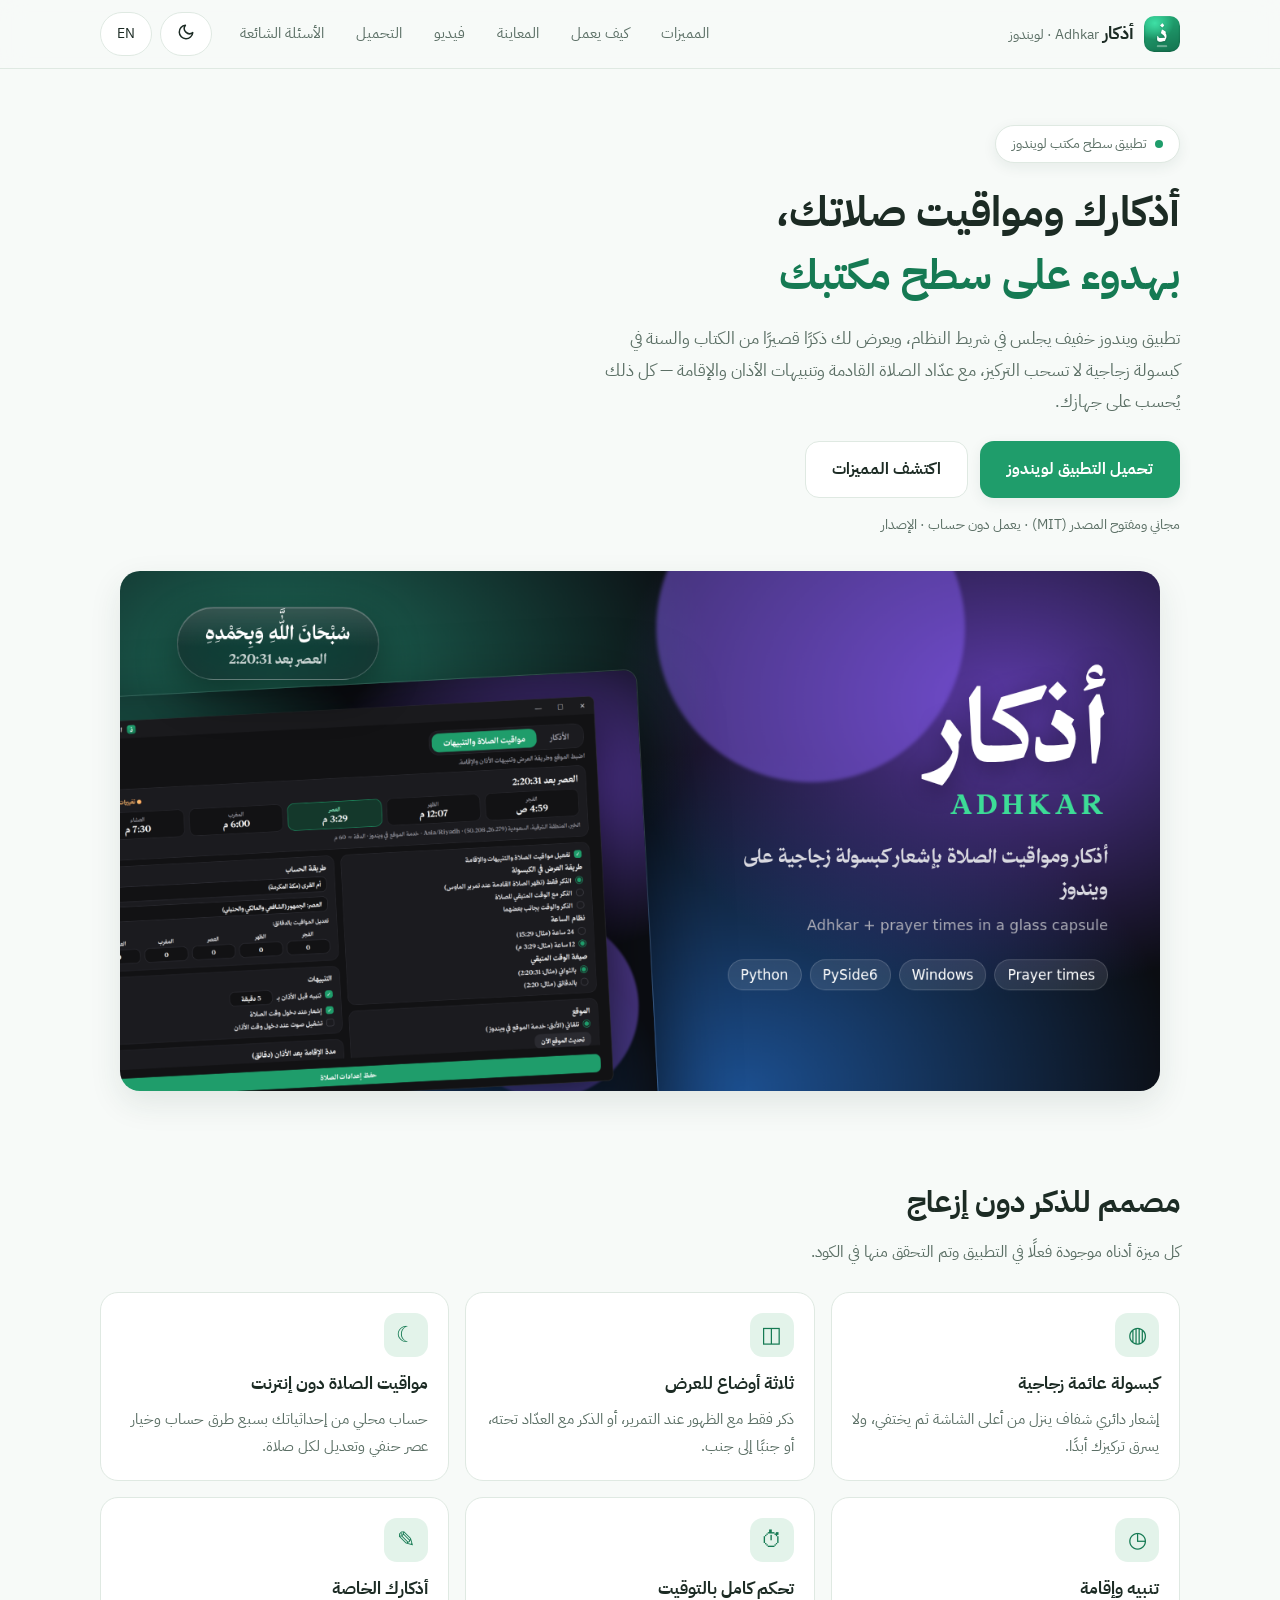
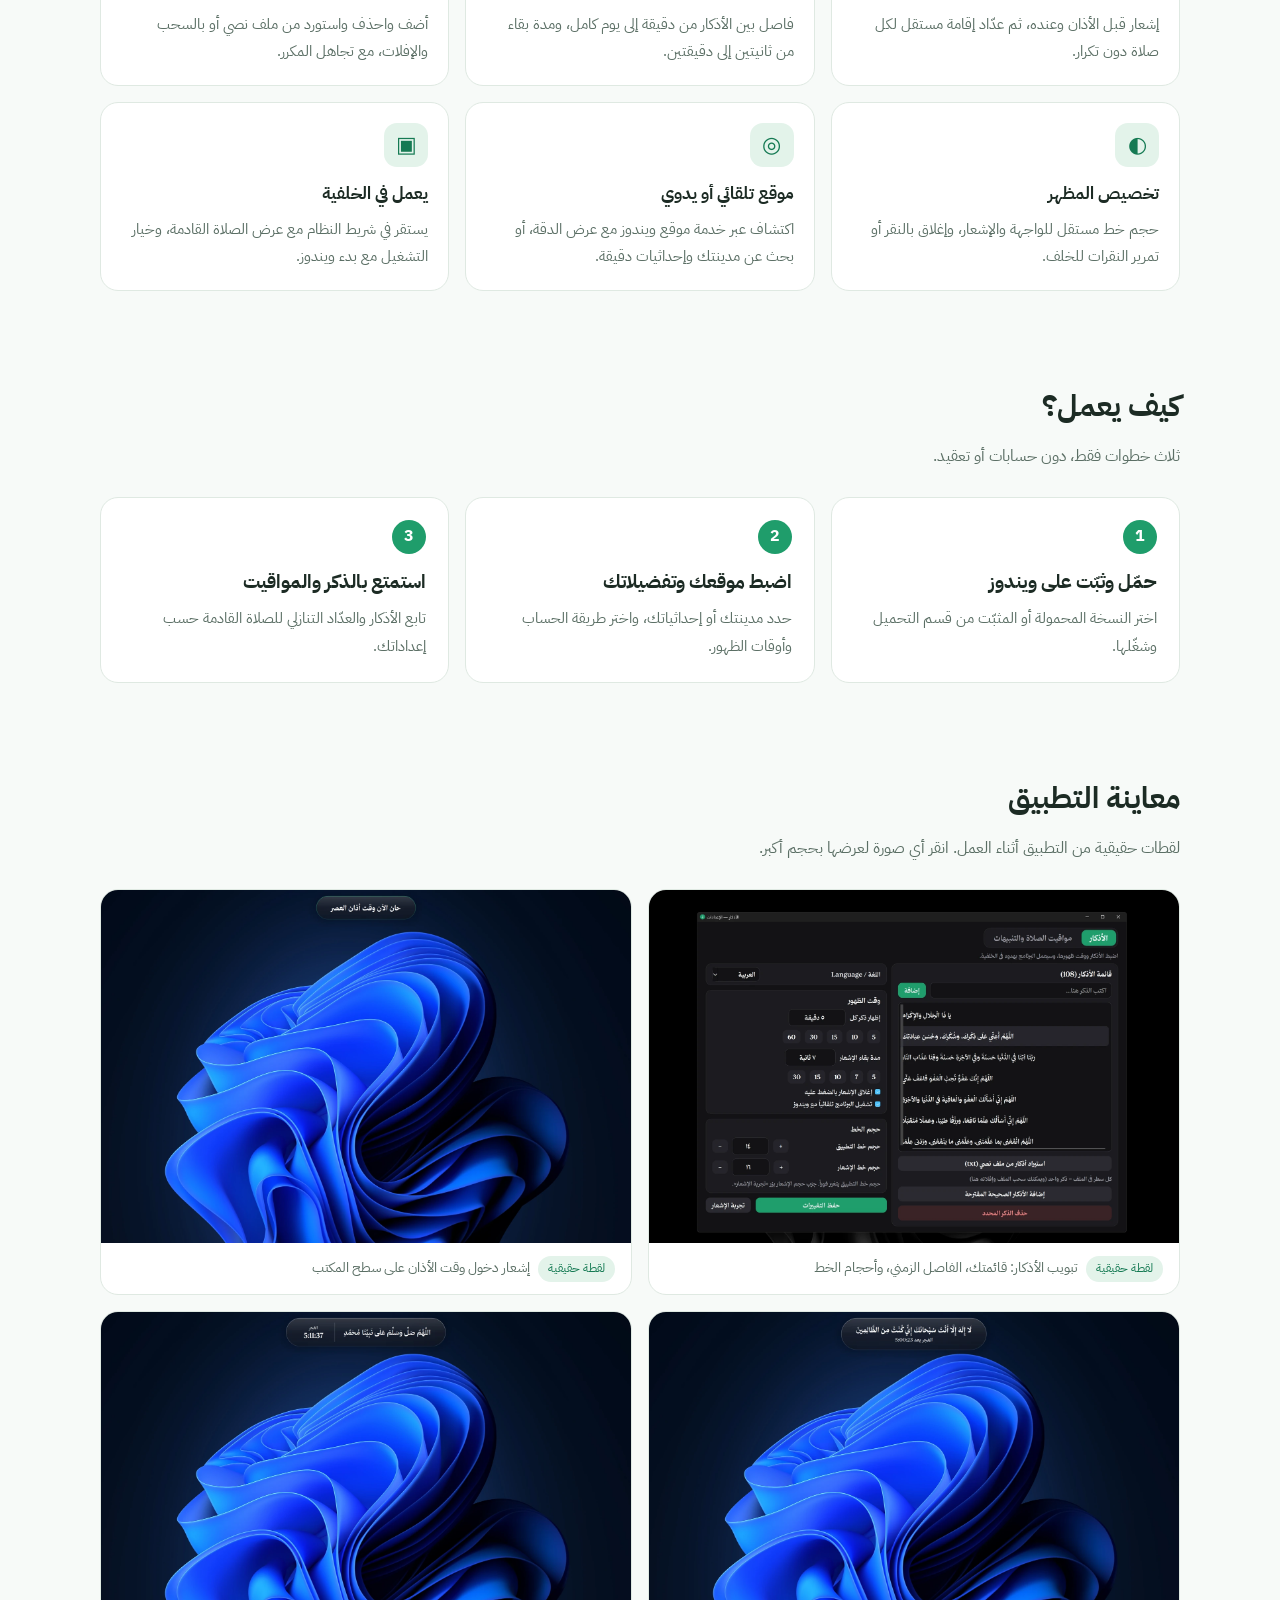
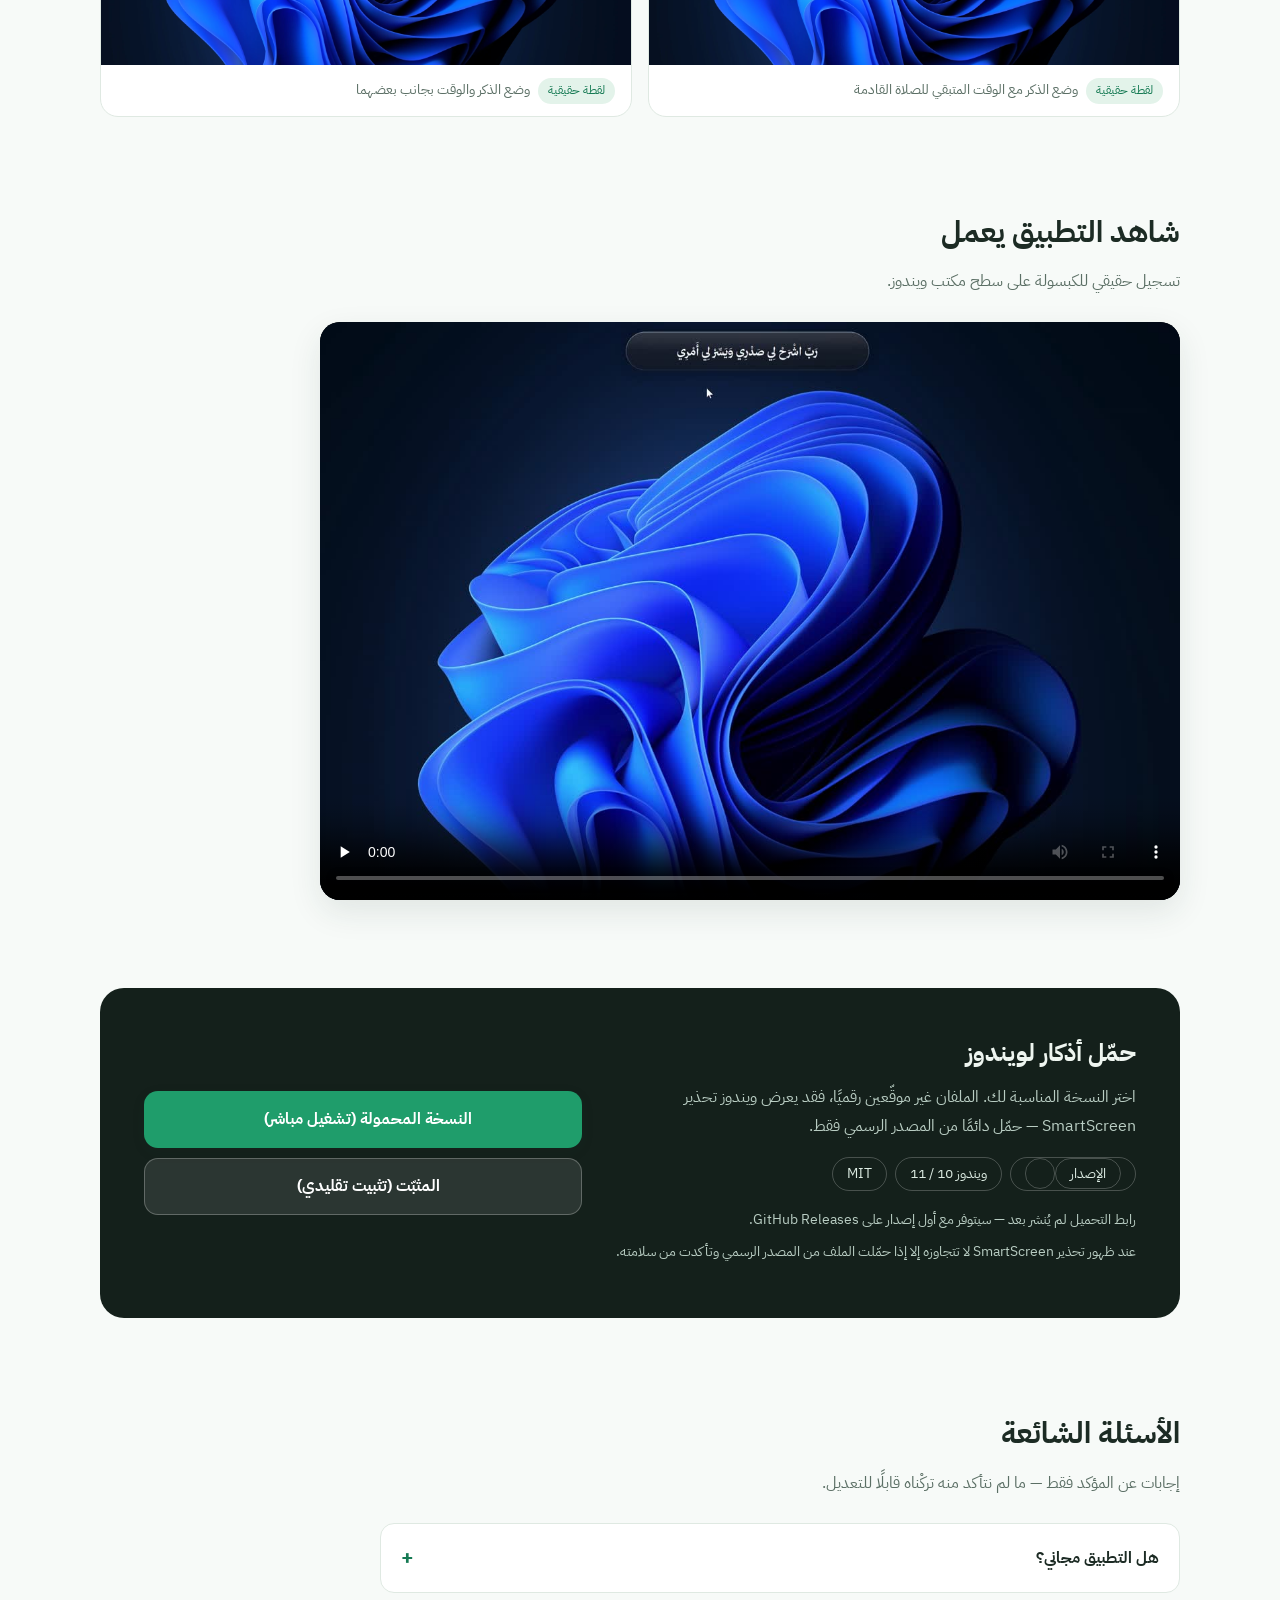
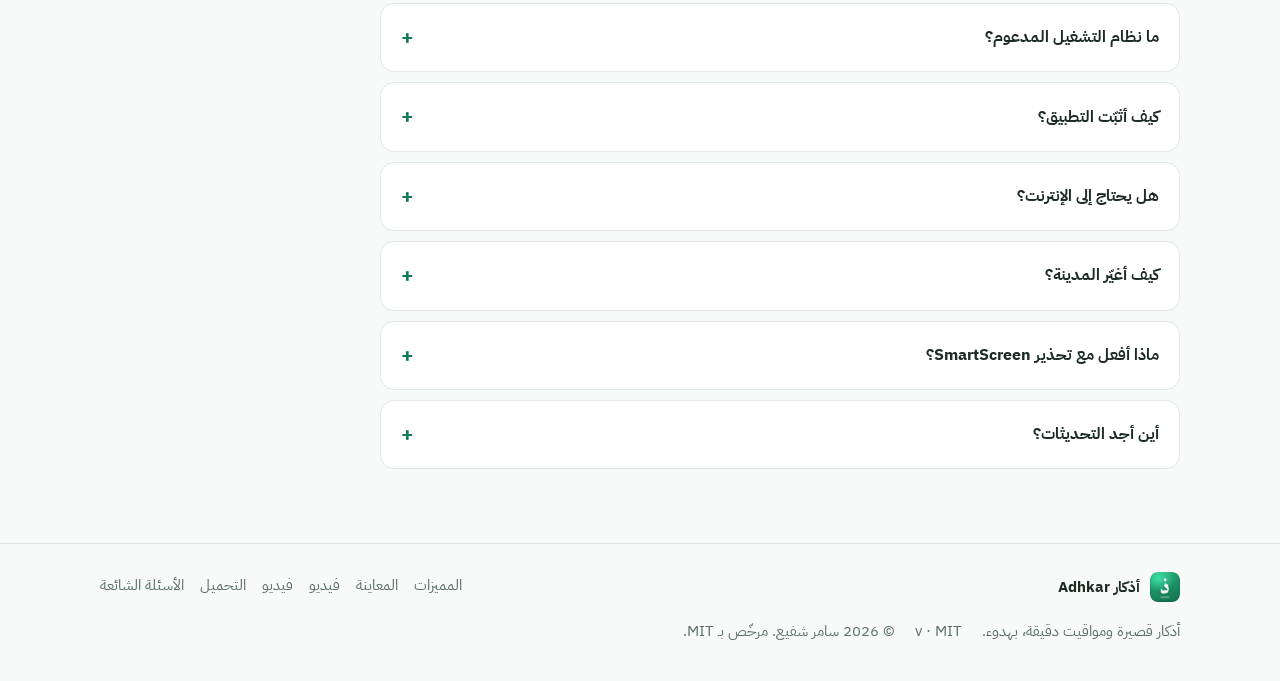
==== site/index.html @ dad62d62 "Add files via upload" ====
<!DOCTYPE html>
<html lang="ar" dir="rtl">
<head>
<meta charset="UTF-8">
<meta name="viewport" content="width=device-width, initial-scale=1.0">
<title>أذكار | Adhkar — أذكارك ومواقيت صلاتك على سطح مكتبك</title>
<meta name="description" content="تطبيق ويندوز مجاني يعرض الأذكار الصحيحة ومواقيت الصلاة في كبسولة زجاجية هادئة على سطح المكتب.">
<meta property="og:title" content="أذكار | Adhkar">
<meta property="og:description" content="أذكارك ومواقيت صلاتك، بهدوء على سطح مكتبك. تطبيق ويندوز مجاني ومفتوح المصدر.">
<meta property="og:type" content="website">
<meta property="og:image" content="assets/social_preview.png">
<meta name="twitter:card" content="summary_large_image">
<link rel="icon" type="image/png" href="assets/icon-128.png">
<link rel="apple-touch-icon" href="assets/icon-128.png">
<link rel="stylesheet" href="styles.css">
<link rel="preconnect" href="https://fonts.googleapis.com">
<link rel="preconnect" href="https://fonts.gstatic.com" crossorigin>
<link href="https://fonts.googleapis.com/css2?family=IBM+Plex+Sans+Arabic:wght@400;500;700&family=Inter:wght@400;600;700&display=swap" rel="stylesheet">
<script>
/* set theme before paint to avoid flash */
try {
  var s = localStorage.getItem("adhkar-theme");
  if (s === "dark" || (!s && matchMedia("(prefers-color-scheme: dark)").matches)) {
    document.documentElement.dataset.theme = "dark";
  }
} catch (e) {}
</script>
</head>
<body>
<a class="skip-link" href="#main" data-i18n="skip">تخطَّ إلى المحتوى</a>

<header class="site-header">
  <div class="wrap header-inner nav-holder">
    <a class="brand" href="#top" aria-label="Adhkar">
      <img src="assets/icon-128.png" alt="Adhkar icon" width="36" height="36">
      <span>أذكار <small>Adhkar · <span data-i18n="brandSub">لويندوز</span></small></span>
    </a>
    <button class="menu-btn" id="menuBtn" aria-expanded="false" aria-controls="mainNav" data-i18n="menu">القائمة</button>
    <nav class="nav" id="mainNav" aria-label="main">
      <a href="#features" data-i18n="navFeatures">المميزات</a>
      <a href="#how" data-i18n="navHow">كيف يعمل</a>
      <a href="#shots" data-i18n="navShots">المعاينة</a>
      <a href="#demo" data-i18n="navDemo">فيديو</a>
      <a href="#download" data-i18n="navDl">التحميل</a>
      <a href="#faq" data-i18n="navFaq">الأسئلة الشائعة</a>
    </nav>
    <div class="header-actions">
      <button class="lang-btn theme-btn" id="themeBtn" data-i18n-aria="themeLabel" aria-label="الوضع الليلي">
        <svg class="moon" viewBox="0 0 24 24" fill="none" stroke="currentColor" stroke-width="2" stroke-linecap="round" stroke-linejoin="round" aria-hidden="true"><path d="M21 12.8A9 9 0 1 1 11.2 3a7 7 0 0 0 9.8 9.8z"/></svg>
        <svg class="sun" viewBox="0 0 24 24" fill="none" stroke="currentColor" stroke-width="2" stroke-linecap="round" stroke-linejoin="round" aria-hidden="true"><circle cx="12" cy="12" r="4"/><path d="M12 2v2M12 20v2M4.9 4.9l1.4 1.4M17.7 17.7l1.4 1.4M2 12h2M20 12h2M4.9 19.1l1.4-1.4M17.7 6.3l1.4-1.4"/></svg>
      </button>
      <button class="lang-btn" id="langBtn" aria-label="language">EN</button>
    </div>
  </div>
</header>

<main id="main">
<!-- ============ HERO ============ -->
<section class="hero wrap" id="top">
  <div class="hero-grid">
    <div class="reveal">
      <span class="badge"><span class="dot"></span><span data-i18n="winBadge">تطبيق سطح مكتب لويندوز</span></span>
      <h1><span data-i18n="heroTitleA">أذكارك ومواقيت صلاتك،</span><br><span class="accent" data-i18n="heroTitleB">بهدوء على سطح مكتبك</span></h1>
      <p class="lead" data-i18n="heroLead">تطبيق ويندوز خفيف يجلس في شريط النظام، ويعرض لك ذكرًا قصيرًا من الكتاب والسنة في كبسولة زجاجية لا تسحب التركيز، مع عدّاد الصلاة القادمة وتنبيهات الأذان والإقامة — كل ذلك يُحسب على جهازك.</p>
      <div class="cta-row">
        <a class="btn btn-primary" id="heroDlBtn" href="#download"><span data-i18n="dlPrimary">تحميل التطبيق لويندوز</span></a>
        <a class="btn btn-ghost" href="#features"><span data-i18n="explore">اكتشف المميزات</span></a>
      </div>
      <p class="hero-note"><span data-i18n="heroNote">مجاني ومفتوح المصدر (MIT) · يعمل دون حساب · الإصدار </span><span data-ver>1.0</span></p>
    </div>
    </div>
  <div class="hero-full reveal">
    <figure>
      <img src="assets/social_preview.png" alt="أذكار Adhkar: الكبسولة الزجاجية ونافذة مواقيت الصلاة" width="1280" height="640" fetchpriority="high">
    </figure>
  </div>
</section>

<!-- ============ FEATURES ============ -->
<section class="block wrap" id="features">
  <div class="section-head reveal">
    <h2 data-i18n="featTitle">مصمم للذكر دون إزعاج</h2>
    <p data-i18n="featSub">كل ميزة أدناه موجودة فعلًا في التطبيق وتم التحقق منها في الكود.</p>
  </div>
  <div class="feat-grid">
    <div class="feat reveal"><div class="icon">◍</div><h3 data-i18n="f1t">كبسولة عائمة زجاجية</h3><p data-i18n="f1d">إشعار دائري شفاف ينزل من أعلى الشاشة ثم يختفي، ولا يسرق تركيزك أبدًا.</p></div>
    <div class="feat reveal"><div class="icon">◫</div><h3 data-i18n="f2t">ثلاثة أوضاع للعرض</h3><p data-i18n="f2d">ذكر فقط مع الظهور عند التمرير، أو الذكر مع العدّاد تحته، أو جنبًا إلى جنب.</p></div>
    <div class="feat reveal"><div class="icon">☾</div><h3 data-i18n="f3t">مواقيت الصلاة دون إنترنت</h3><p data-i18n="f3d">حساب محلي من إحداثياتك بسبع طرق حساب وخيار عصر حنفي وتعديل لكل صلاة.</p></div>
    <div class="feat reveal"><div class="icon">◷</div><h3 data-i18n="f4t">تنبيه وإقامة</h3><p data-i18n="f4d">إشعار قبل الأذان وعنده، ثم عدّاد إقامة مستقل لكل صلاة دون تكرار.</p></div>
    <div class="feat reveal"><div class="icon">⏱</div><h3 data-i18n="f5t">تحكم كامل بالتوقيت</h3><p data-i18n="f5d">فاصل بين الأذكار من دقيقة إلى يوم كامل، ومدة بقاء من ثانيتين إلى دقيقتين.</p></div>
    <div class="feat reveal"><div class="icon">✎</div><h3 data-i18n="f6t">أذكارك الخاصة</h3><p data-i18n="f6d">أضف واحذف واستورد من ملف نصي أو بالسحب والإفلات، مع تجاهل المكرر.</p></div>
    <div class="feat reveal"><div class="icon">◐</div><h3 data-i18n="f7t">تخصيص المظهر</h3><p data-i18n="f7d">حجم خط مستقل للواجهة والإشعار، وإغلاق بالنقر أو تمرير النقرات للخلف.</p></div>
    <div class="feat reveal"><div class="icon">◎</div><h3 data-i18n="f8t">موقع تلقائي أو يدوي</h3><p data-i18n="f8d">اكتشاف عبر خدمة موقع ويندوز مع عرض الدقة، أو بحث عن مدينتك وإحداثيات دقيقة.</p></div>
    <div class="feat reveal"><div class="icon">▣</div><h3 data-i18n="f9t">يعمل في الخلفية</h3><p data-i18n="f9d">يستقر في شريط النظام مع عرض الصلاة القادمة، وخيار التشغيل مع بدء ويندوز.</p></div>
  </div>
</section>

<!-- ============ HOW ============ -->
<section class="block wrap" id="how">
  <div class="section-head reveal">
    <h2 data-i18n="howTitle">كيف يعمل؟</h2>
    <p data-i18n="howSub">ثلاث خطوات فقط، دون حسابات أو تعقيد.</p>
  </div>
  <div class="steps">
    <div class="step reveal"><div class="num">1</div><h3 data-i18n="s1t">حمّل وثبّت على ويندوز</h3><p data-i18n="s1d">اختر النسخة المحمولة أو المثبّت من قسم التحميل وشغّلها.</p></div>
    <div class="step reveal"><div class="num">2</div><h3 data-i18n="s2t">اضبط موقعك وتفضيلاتك</h3><p data-i18n="s2d">حدد مدينتك أو إحداثياتك، واختر طريقة الحساب وأوقات الظهور.</p></div>
    <div class="step reveal"><div class="num">3</div><h3 data-i18n="s3t">استمتع بالذكر والمواقيت</h3><p data-i18n="s3d">تابع الأذكار والعدّاد التنازلي للصلاة القادمة حسب إعداداتك.</p></div>
  </div>
</section>

<!-- ============ GALLERY ============ -->
<section class="block wrap" id="shots">
  <div class="section-head reveal">
    <h2 data-i18n="shotsTitle">معاينة التطبيق</h2>
    <p data-i18n="shotsSub">لقطات حقيقية من التطبيق أثناء العمل. انقر أي صورة لعرضها بحجم أكبر.</p>
  </div>
  <div class="gallery" id="realShots">
    <button class="shot reveal" type="button">
      <img src="screenshots/settings-tab.webp" alt="تبويب الأذكار في التطبيق" loading="lazy" width="1600" height="1067">
      <figcaption><span class="tag" data-i18n="realTag">لقطة حقيقية</span><span data-i18n="r4">تبويب الأذكار: قائمتك، الفاصل الزمني، وأحجام الخط</span></figcaption>
    </button>
    <button class="shot reveal" type="button">
      <img src="screenshots/capsule-adhan.webp" alt="إشعار دخول وقت الأذان" loading="lazy" width="1600" height="1067">
      <figcaption><span class="tag" data-i18n="realTag">لقطة حقيقية</span><span data-i18n="r1">إشعار دخول وقت الأذان على سطح المكتب</span></figcaption>
    </button>
    <button class="shot reveal" type="button">
      <img src="screenshots/capsule-stacked.webp" alt="الذكر مع الوقت المتبقي للصلاة" loading="lazy" width="1600" height="1067">
      <figcaption><span class="tag" data-i18n="realTag">لقطة حقيقية</span><span data-i18n="r2">وضع الذكر مع الوقت المتبقي للصلاة القادمة</span></figcaption>
    </button>
    <button class="shot reveal" type="button">
      <img src="screenshots/capsule-side.webp" alt="الذكر والوقت بجانب بعضهما" loading="lazy" width="1600" height="1067">
      <figcaption><span class="tag" data-i18n="realTag">لقطة حقيقية</span><span data-i18n="r3">وضع الذكر والوقت بجانب بعضهما</span></figcaption>
    </button>
  </div>
</section>

<!-- ============ DEMO VIDEO ============ -->
<section class="block wrap" id="demo">
  <div class="section-head reveal">
    <h2 data-i18n="demoTitle">شاهد التطبيق يعمل</h2>
    <p data-i18n="demoSub">تسجيل حقيقي للكبسولة على سطح مكتب ويندوز.</p>
  </div>
  <figure class="demo-frame reveal">
    <video controls preload="none" poster="assets/demo-poster.jpg" playsinline>
      <source src="assets/demo.mp4" type="video/mp4">
    </video>
  </figure>
</section>

<!-- ============ DOWNLOAD ============ -->
<section class="block wrap" id="download">
  <div class="dl-card reveal">
    <div>
      <h2 data-i18n="dlTitle">حمّل أذكار لويندوز</h2>
      <p data-i18n="dlLead">اختر النسخة المناسبة لك. الملفان غير موقّعين رقميًا، فقد يعرض ويندوز تحذير SmartScreen — حمّل دائمًا من المصدر الرسمي فقط.</p>
      <div class="dl-meta">
        <span><span data-i18n="dlMetaVer">الإصدار</span> <span data-ver>1.0</span></span>
        <span data-i18n="dlMetaWin">ويندوز 10 / 11</span>
        <span>MIT</span>
      </div>
      <p class="dl-note" id="dlSoon" data-i18n="dlSoon">رابط التحميل لم يُنشر بعد — سيتوفر مع أول إصدار على GitHub Releases.</p>
      <p class="dl-note" data-i18n="smartscreen">عند ظهور تحذير SmartScreen لا تتجاوزه إلا إذا حمّلت الملف من المصدر الرسمي وتأكدت من سلامته.</p>
      <div class="link-row">
        <a id="releasesLink" href="#" data-i18n="releases">صفحة الإصدارات</a>
        <a id="sourceLink" href="#" data-i18n="source">الكود المصدري</a>
      </div>
    </div>
    <div class="dl-actions">
      <a class="btn btn-primary" id="dlPortableBtn" href="#download"><span data-i18n="dlPortable">النسخة المحمولة (تشغيل مباشر)</span><span data-size></span></a>
      <a class="btn btn-soft" id="dlSetupBtn" href="#download"><span data-i18n="dlSetup">المثبّت (تثبيت تقليدي)</span><span data-size></span></a>
    </div>
  </div>
</section>

<!-- ============ FAQ ============ -->
<section class="block wrap" id="faq">
  <div class="section-head reveal">
    <h2 data-i18n="faqTitle">الأسئلة الشائعة</h2>
    <p data-i18n="faqSub">إجابات عن المؤكد فقط — ما لم نتأكد منه تركْناه قابلًا للتعديل.</p>
  </div>
  <div class="faq">
    <details class="faq-item reveal"><summary><span data-i18n="q1">هل التطبيق مجاني؟</span></summary><div class="answer" data-i18n="a1">نعم، مجاني تمامًا ومرخّص بترخيص MIT، ولا يحتاج حسابًا أو اشتراكًا.</div></details>
    <details class="faq-item reveal"><summary><span data-i18n="q2">ما نظام التشغيل المدعوم؟</span></summary><div class="answer" data-i18n="a2">ويندوز 10 و11 (طُوّر واختُبر على ويندوز مع بايثون 3.12). لا توجد نسخة للجوال أو الماك.</div></details>
    <details class="faq-item reveal"><summary><span data-i18n="q3">كيف أثبّت التطبيق؟</span></summary><div class="answer" data-i18n="a3">حمّل نسخة المثبّت Adhkar_Setup.exe وشغّلها واتبع المعالج، أو شغّل النسخة المحمولة Adhkar.exe مباشرة دون تثبيت.</div></details>
    <details class="faq-item reveal"><summary><span data-i18n="q4">هل يحتاج إلى الإنترنت؟</span></summary><div class="answer" data-i18n="a4">لا. المواقيت تُحسب محليًا على جهازك. الإنترنت يُستخدم فقط عندما تطلب ذلك: تحديد الموقع التلقائي أو البحث عن مدينة.</div></details>
    <details class="faq-item reveal"><summary><span data-i18n="q5">كيف أغيّر المدينة؟</span></summary><div class="answer" data-i18n="a5">من تبويب «مواقيت الصلاة والتنبيهات»: اختر الوضع اليدوي ثم ابحث عن مدينتك أو أدخل خط العرض وخط الطول واضغط اعتماد.</div></details>
    <details class="faq-item reveal"><summary><span data-i18n="q6">ماذا أفعل مع تحذير SmartScreen؟</span></summary><div class="answer" data-i18n="a6">الملف غير موقّع رقميًا لذلك قد يعرض ويندوز تحذيرًا. حمّل البرنامج من المصدر الرسمي فقط، وتأكد من اسم الملف وحجمه قبل التشغيل، ولا تتجاوز التحذير لملفات من مصادر مجهولة.</div></details>
    <details class="faq-item reveal"><summary><span data-i18n="q7">أين أجد التحديثات؟</span></summary><div class="answer" data-i18n="a7">من صفحة GitHub Releases الرسمية للمشروع — ستجد هناك أحدث إصدار وملاحظاته.</div></details>
  </div>
</section>
</main>

<footer>
  <div class="wrap">
    <div class="foot-grid">
      <div class="foot-brand">
        <img src="assets/icon-128.png" alt="Adhkar icon" width="30" height="30">
        <span>أذكار Adhkar</span>
      </div>
      <nav class="foot-links" aria-label="footer">
        <a href="#features" data-i18n="navFeatures">المميزات</a>
        <a href="#shots" data-i18n="navShots">المعاينة</a>
      <a href="#demo" data-i18n="navDemo">فيديو</a>
        <a href="#demo" data-i18n="navDemo">فيديو</a>
        <a href="#download" data-i18n="navDl">التحميل</a>
        <a href="#faq" data-i18n="navFaq">الأسئلة الشائعة</a>
      </nav>
    </div>
    <div class="foot-base">
      <span data-i18n="footTag">أذكار قصيرة ومواقيت دقيقة، بهدوء.</span>
      <span>v<span data-ver>1.0</span> · MIT</span>
      <span>© <span id="year">2026</span> <span data-i18n="rights">سامر شفيع. مرخّص بـ MIT.</span></span>
    </div>
  </div>
</footer>

<div class="lightbox" id="lightbox" role="dialog" aria-modal="true">
  <button id="lightboxClose" data-i18n="close">إغلاق ✕</button>
  <img id="lightboxImg" src="" alt="">
</div>

<script src="config.js"></script>
<script src="app.js"></script>
</body>
</html>
---- site/styles.css ----
/* Adhkar landing — calm minimal premium, light theme */
:root {
  color-scheme: light;
  --bg: #f7faf8;
  --bg-soft: #eef5f0;
  --surface: #ffffff;
  --ink: #1c2b24;
  --muted: #5b6f65;
  --line: #dfe9e2;
  --green: #1f9d6b;
  --green-dark: #157a53;
  --green-soft: #e3f3ea;
  --dark: #14201b;
  --radius: 18px;
  --shadow: 0 12px 32px rgba(28, 60, 45, 0.10);
  --shadow-sm: 0 4px 14px rgba(28, 60, 45, 0.08);
  --max: 1120px;
  --font-ar: "IBM Plex Sans Arabic", "Segoe UI", Tahoma, sans-serif;
  --font-en: "Inter", "Segoe UI", sans-serif;
}

* { box-sizing: border-box; }
html { scroll-behavior: smooth; }
body {
  margin: 0;
  background: var(--bg);
  color: var(--ink);
  font-family: var(--font-ar);
  line-height: 1.8;
}
html[lang="en"] body { font-family: var(--font-en); line-height: 1.7; }

.skip-link {
  position: absolute; inset-inline-start: 12px; top: -48px;
  background: var(--dark); color: #fff; padding: 8px 16px;
  border-radius: 10px; z-index: 100; transition: top 0.2s;
}
.skip-link:focus { top: 12px; }

.wrap { max-width: var(--max); margin-inline: auto; padding-inline: 20px; }

/* ---------- header ---------- */
.site-header {
  position: sticky; top: 0; z-index: 50;
  background: rgba(247, 250, 248, 0.85);
  backdrop-filter: blur(12px); -webkit-backdrop-filter: blur(12px);
  border-bottom: 1px solid var(--line);
}
.header-inner {
  display: flex; align-items: center; gap: 14px;
  padding-block: 12px;
}
.brand { display: flex; align-items: center; gap: 10px; text-decoration: none; color: var(--ink); font-weight: 700; font-size: 1.15rem; }
.brand img { width: 36px; height: 36px; border-radius: 10px; }
.brand small { color: var(--muted); font-weight: 400; font-size: 0.85rem; }
.nav { display: flex; gap: 4px; margin-inline-start: auto; }
.nav a {
  color: var(--muted); text-decoration: none; font-size: 0.95rem;
  padding: 8px 14px; border-radius: 999px;
}
.nav a:hover, .nav a:focus-visible { background: var(--green-soft); color: var(--green-dark); }
.lang-btn {
  border: 1px solid var(--line); background: var(--surface); color: var(--ink);
  border-radius: 999px; padding: 8px 16px; cursor: pointer; font: inherit; font-size: 0.9rem;
}
.lang-btn:hover { border-color: var(--green); color: var(--green-dark); }
.menu-btn { display: none; }
@media (max-width: 820px) {
  .nav {
    display: none; position: absolute; top: 100%; inset-inline: 12px;
    flex-direction: column; background: var(--surface);
    border: 1px solid var(--line); border-radius: 14px; padding: 8px;
    box-shadow: var(--shadow);
  }
  .nav.open { display: flex; }
  .menu-btn {
    display: inline-block; margin-inline-start: auto;
    border: 1px solid var(--line); background: var(--surface);
    border-radius: 10px; padding: 8px 12px; cursor: pointer; font: inherit;
  }
  .nav-holder .nav { margin-inline-start: 0; }
}

/* ---------- hero ---------- */
.hero { padding-block: 56px 40px; }
.hero-grid { display: block; }
.hero-grid > * { max-width: 46em; }
.badge {
  display: inline-flex; align-items: center; gap: 8px;
  background: var(--surface); border: 1px solid var(--line);
  border-radius: 999px; padding: 6px 16px; font-size: 0.85rem; color: var(--muted);
  box-shadow: var(--shadow-sm);
}
.badge .dot { width: 8px; height: 8px; border-radius: 50%; background: var(--green); }
.hero h1 { font-size: clamp(1.7rem, 4vw, 2.6rem); line-height: 1.5; margin: 18px 0 12px; }
.hero h1 .accent { color: var(--green-dark); }
.lead { color: var(--muted); font-size: 1.08rem; max-width: 34em; }
.cta-row { display: flex; flex-wrap: wrap; gap: 12px; margin-top: 24px; }
.btn {
  display: inline-flex; align-items: center; gap: 10px;
  border-radius: 14px; padding: 13px 26px; font: inherit; font-weight: 700;
  text-decoration: none; cursor: pointer; border: 1px solid transparent;
  transition: transform 0.15s, box-shadow 0.15s, background 0.15s;
}
.btn:focus-visible { outline: 3px solid var(--green); outline-offset: 2px; }
.btn-primary { background: var(--green); color: #fff; box-shadow: var(--shadow-sm); }
.btn-primary:hover { background: var(--green-dark); transform: translateY(-1px); }
.btn-ghost { background: var(--surface); border-color: var(--line); color: var(--ink); }
.btn-ghost:hover { border-color: var(--green); color: var(--green-dark); }
.btn[disabled] { opacity: 0.65; cursor: not-allowed; transform: none; }
.hero-note { margin-top: 14px; font-size: 0.88rem; color: var(--muted); }

/* ---------- sections ---------- */
section.block { padding-block: 44px; }
.section-head { max-width: 40em; margin-bottom: 26px; }
.section-head h2 { font-size: clamp(1.35rem, 3vw, 1.9rem); margin: 0 0 8px; }
.section-head p { color: var(--muted); margin: 0; }

/* features */
.feat-grid {
  display: grid; grid-template-columns: repeat(3, 1fr); gap: 16px;
}
@media (max-width: 900px) { .feat-grid { grid-template-columns: repeat(2, 1fr); } }
@media (max-width: 600px) { .feat-grid { grid-template-columns: 1fr; } }
.feat {
  background: var(--surface); border: 1px solid var(--line);
  border-radius: var(--radius); padding: 20px;
  transition: transform 0.15s, box-shadow 0.15s;
}
.feat:hover { transform: translateY(-2px); box-shadow: var(--shadow-sm); }
.feat .icon {
  width: 44px; height: 44px; border-radius: 13px;
  background: var(--green-soft); color: var(--green-dark);
  display: grid; place-items: center; font-size: 1.35rem; margin-bottom: 12px;
}
.feat h3 { margin: 0 0 6px; font-size: 1.05rem; }
.feat p { margin: 0; color: var(--muted); font-size: 0.95rem; }

/* steps */
.steps { display: grid; grid-template-columns: repeat(3, 1fr); gap: 16px; counter-reset: step; }
@media (max-width: 700px) { .steps { grid-template-columns: 1fr; } }
.step {
  background: var(--surface); border: 1px solid var(--line);
  border-radius: var(--radius); padding: 22px; position: relative;
}
.step .num {
  width: 34px; height: 34px; border-radius: 50%;
  background: var(--green); color: #fff; font-weight: 700;
  display: grid; place-items: center; margin-bottom: 12px;
}
.step h3 { margin: 0 0 6px; }
.step p { margin: 0; color: var(--muted); font-size: 0.95rem; }

/* gallery */
.gallery { display: grid; grid-template-columns: repeat(2, 1fr); gap: 16px; }
@media (max-width: 700px) { .gallery { grid-template-columns: 1fr; } }
.shot {
  background: var(--surface); border: 1px solid var(--line);
  border-radius: var(--radius); overflow: hidden; padding: 0;
  cursor: zoom-in; font: inherit; text-align: inherit; color: inherit;
  transition: transform 0.15s, box-shadow 0.15s;
}
.shot:hover { transform: translateY(-2px); box-shadow: var(--shadow-sm); }
.shot img { width: 100%; height: auto; display: block; background: var(--dark); }
.shot figcaption { padding: 12px 16px; font-size: 0.9rem; color: var(--muted); }
.shot .tag {
  display: inline-block; font-size: 0.75rem; background: var(--green-soft);
  color: var(--green-dark); border-radius: 999px; padding: 2px 10px;
  margin-inline-end: 8px;
}
/* lightbox */
.lightbox {
  position: fixed; inset: 0; z-index: 90; display: none;
  background: rgba(16, 26, 22, 0.85); padding: 24px;
  align-items: center; justify-content: center;
}
.lightbox.open { display: flex; }
.lightbox img { max-width: min(1000px, 94vw); max-height: 86vh; border-radius: 14px; }
.lightbox button {
  position: absolute; top: 16px; inset-inline-end: 16px;
  background: #fff; border: none; border-radius: 10px;
  padding: 8px 14px; cursor: pointer; font: inherit;
}

/* download */
.dl-card {
  background: var(--dark); color: #eef5f0;
  border-radius: 24px; padding: clamp(24px, 4vw, 44px);
  display: grid; grid-template-columns: 1.2fr 1fr; gap: 28px; align-items: center;
}
@media (max-width: 800px) { .dl-card { grid-template-columns: 1fr; } }
.dl-card h2 { margin: 0 0 8px; }
.dl-card p { color: #b9cdc3; margin: 0 0 6px; }
.dl-meta {
  display: flex; flex-wrap: wrap; gap: 8px; margin: 16px 0;
}
.dl-meta span {
  border: 1px solid rgba(255, 255, 255, 0.22); border-radius: 999px;
  padding: 4px 14px; font-size: 0.85rem; color: #dcebe2;
}
.dl-actions { display: flex; flex-direction: column; gap: 10px; }
.dl-note { font-size: 0.88rem; color: #9fb5aa; }
.dl-card .btn-primary { justify-content: center; }
.dl-card .btn-soft {
  background: rgba(255,255,255,0.10); color: #fff;
  border: 1px solid rgba(255,255,255,0.25); justify-content: center;
}
.dl-card .btn-soft:hover { background: rgba(255,255,255,0.18); }
.link-row { display: flex; flex-wrap: wrap; gap: 14px; margin-top: 10px; }
.link-row a { color: #8fd8b4; font-size: 0.9rem; }

/* faq */
.faq { display: flex; flex-direction: column; gap: 10px; max-width: 800px; }
.faq-item {
  background: var(--surface); border: 1px solid var(--line);
  border-radius: 14px; overflow: hidden;
}
.faq-item summary {
  cursor: pointer; padding: 15px 20px; font-weight: 700; list-style: none;
  display: flex; justify-content: space-between; align-items: center; gap: 12px;
}
.faq-item summary::-webkit-details-marker { display: none; }
.faq-item summary::after { content: "+"; color: var(--green-dark); font-size: 1.3rem; }
.faq-item[open] summary::after { content: "−"; }
.faq-item .answer { padding: 0 20px 18px; color: var(--muted); font-size: 0.96rem; }

/* footer */
footer {
  border-top: 1px solid var(--line); margin-top: 30px;
  padding-block: 28px 36px; color: var(--muted); font-size: 0.92rem;
}
.foot-grid { display: flex; flex-wrap: wrap; gap: 20px; align-items: flex-start; }
.foot-brand { display: flex; align-items: center; gap: 10px; color: var(--ink); font-weight: 700; }
.foot-brand img { width: 30px; height: 30px; border-radius: 8px; }
.foot-links { display: flex; flex-wrap: wrap; gap: 4px 16px; margin-inline-start: auto; }
.foot-links a { color: var(--muted); text-decoration: none; }
.foot-links a:hover { color: var(--green-dark); }
.foot-base { margin-top: 16px; display: flex; flex-wrap: wrap; gap: 6px 20px; }

/* hero image: full width, no frame */
.hero-full {
  margin: 34px auto 0; max-width: var(--max); padding-inline: 20px;
}
.hero-full figure { margin: 0; }
.hero-full img {
  display: block; width: 100%; height: auto;
  border-radius: 20px; box-shadow: var(--shadow);
}

/* demo video: no frame */
.demo-frame { margin: 0; max-width: 860px; }
.demo-frame video {
  width: 100%; height: auto; border-radius: 20px;
  display: block; background: #000; box-shadow: var(--shadow);
}

/* ---------- dark mode ---------- */
html[data-theme="dark"] {
  color-scheme: dark;
  --bg: #0f1513;
  --bg-soft: #14201b;
  --surface: #182420;
  --ink: #e9f2ed;
  --muted: #9db3a8;
  --line: #26352e;
  --green-soft: #14382b;
  --shadow: 0 12px 32px rgba(0, 0, 0, 0.45);
  --shadow-sm: 0 4px 14px rgba(0, 0, 0, 0.35);
}
html[data-theme="dark"] .site-header { background: rgba(15, 21, 19, 0.85); }
html[data-theme="dark"] .shot img { background: #000; }
html[data-theme="dark"] .btn-ghost { background: var(--surface); }
html[data-theme="dark"] .lang-btn,
html[data-theme="dark"] .menu-btn { background: var(--surface); color: var(--ink); }
html[data-theme="dark"] .theme-btn .moon { display: none; }
html[data-theme="dark"] .theme-btn .sun { display: inline; }
.theme-btn .sun { display: none; }
.theme-btn svg { width: 18px; height: 18px; vertical-align: -3px; }
.header-actions { display: flex; gap: 8px; align-items: center; }

/* reveal animation (subtle) */
.reveal { opacity: 0; transform: translateY(14px); transition: opacity 0.5s, transform 0.5s; }
.reveal.visible { opacity: 1; transform: none; }
@media (prefers-reduced-motion: reduce) {
  html { scroll-behavior: auto; }
  .reveal { opacity: 1; transform: none; transition: none; }
  * { transition: none !important; }
}
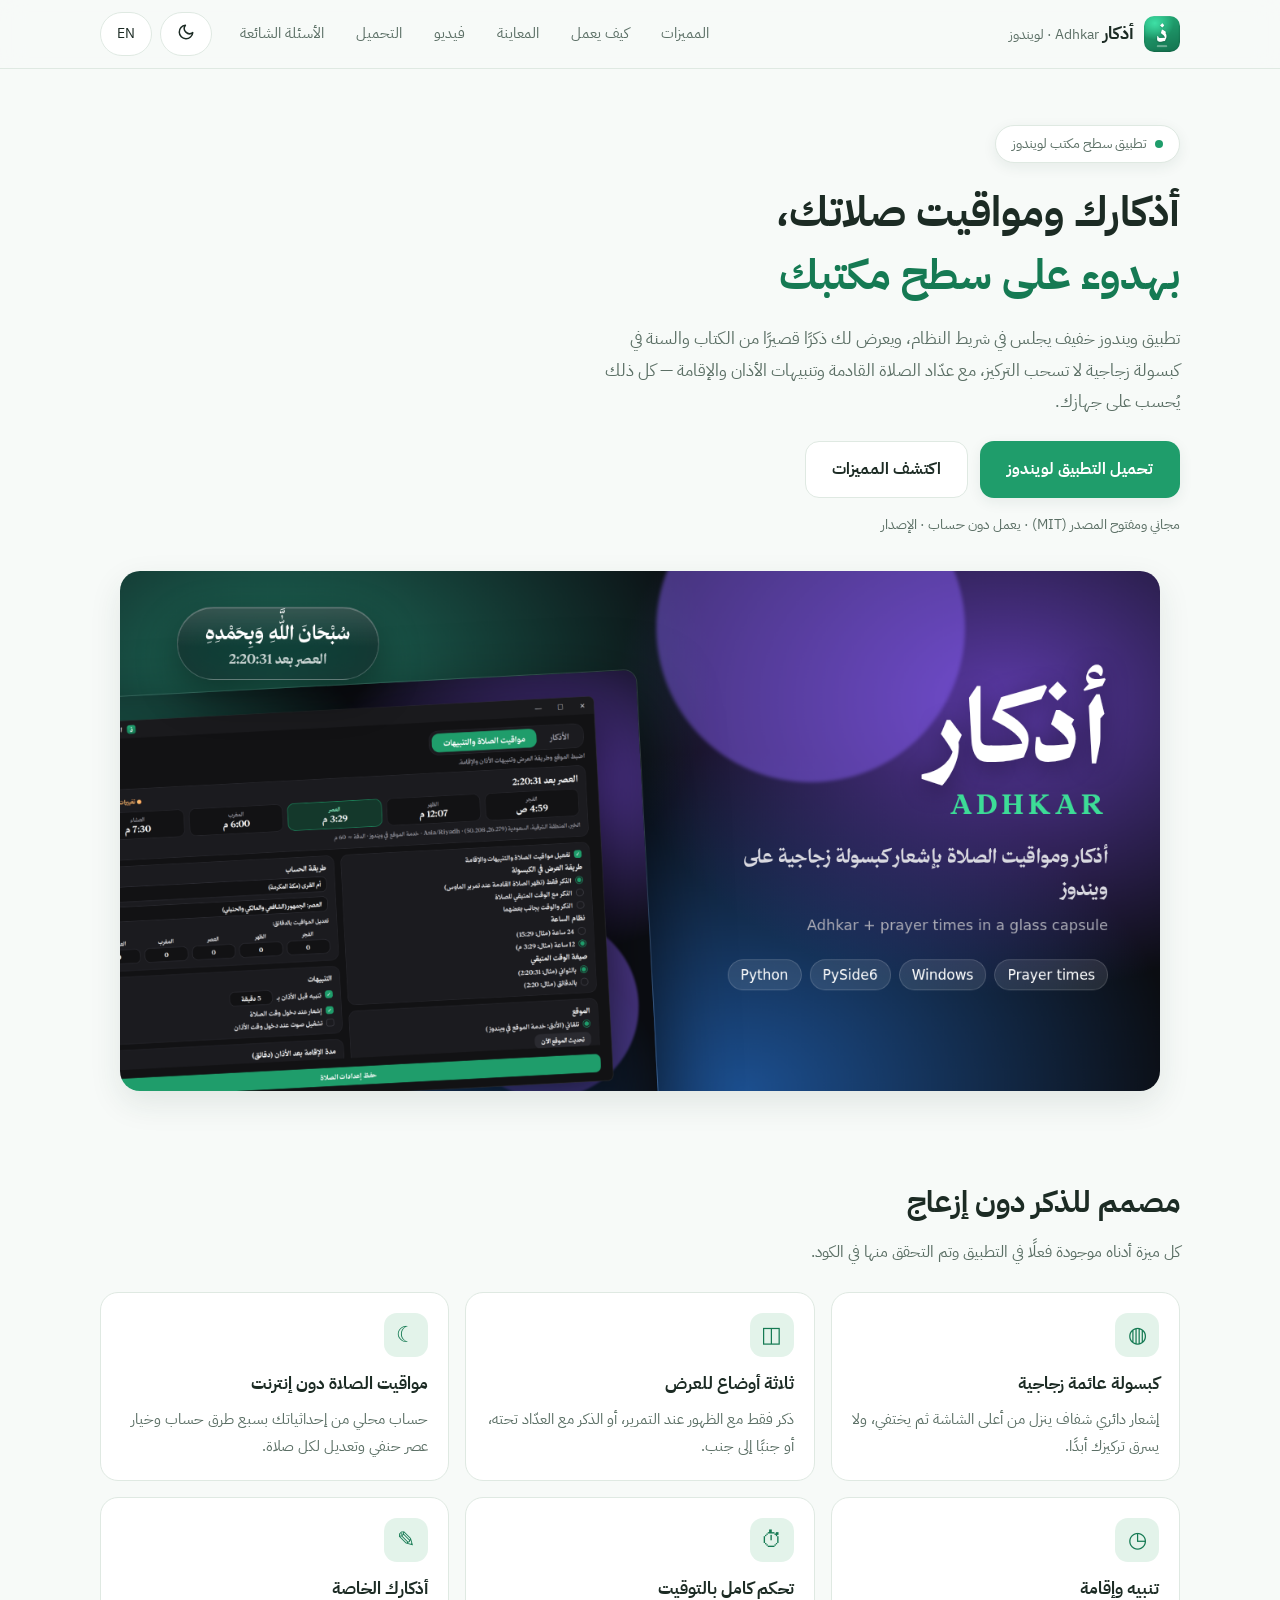
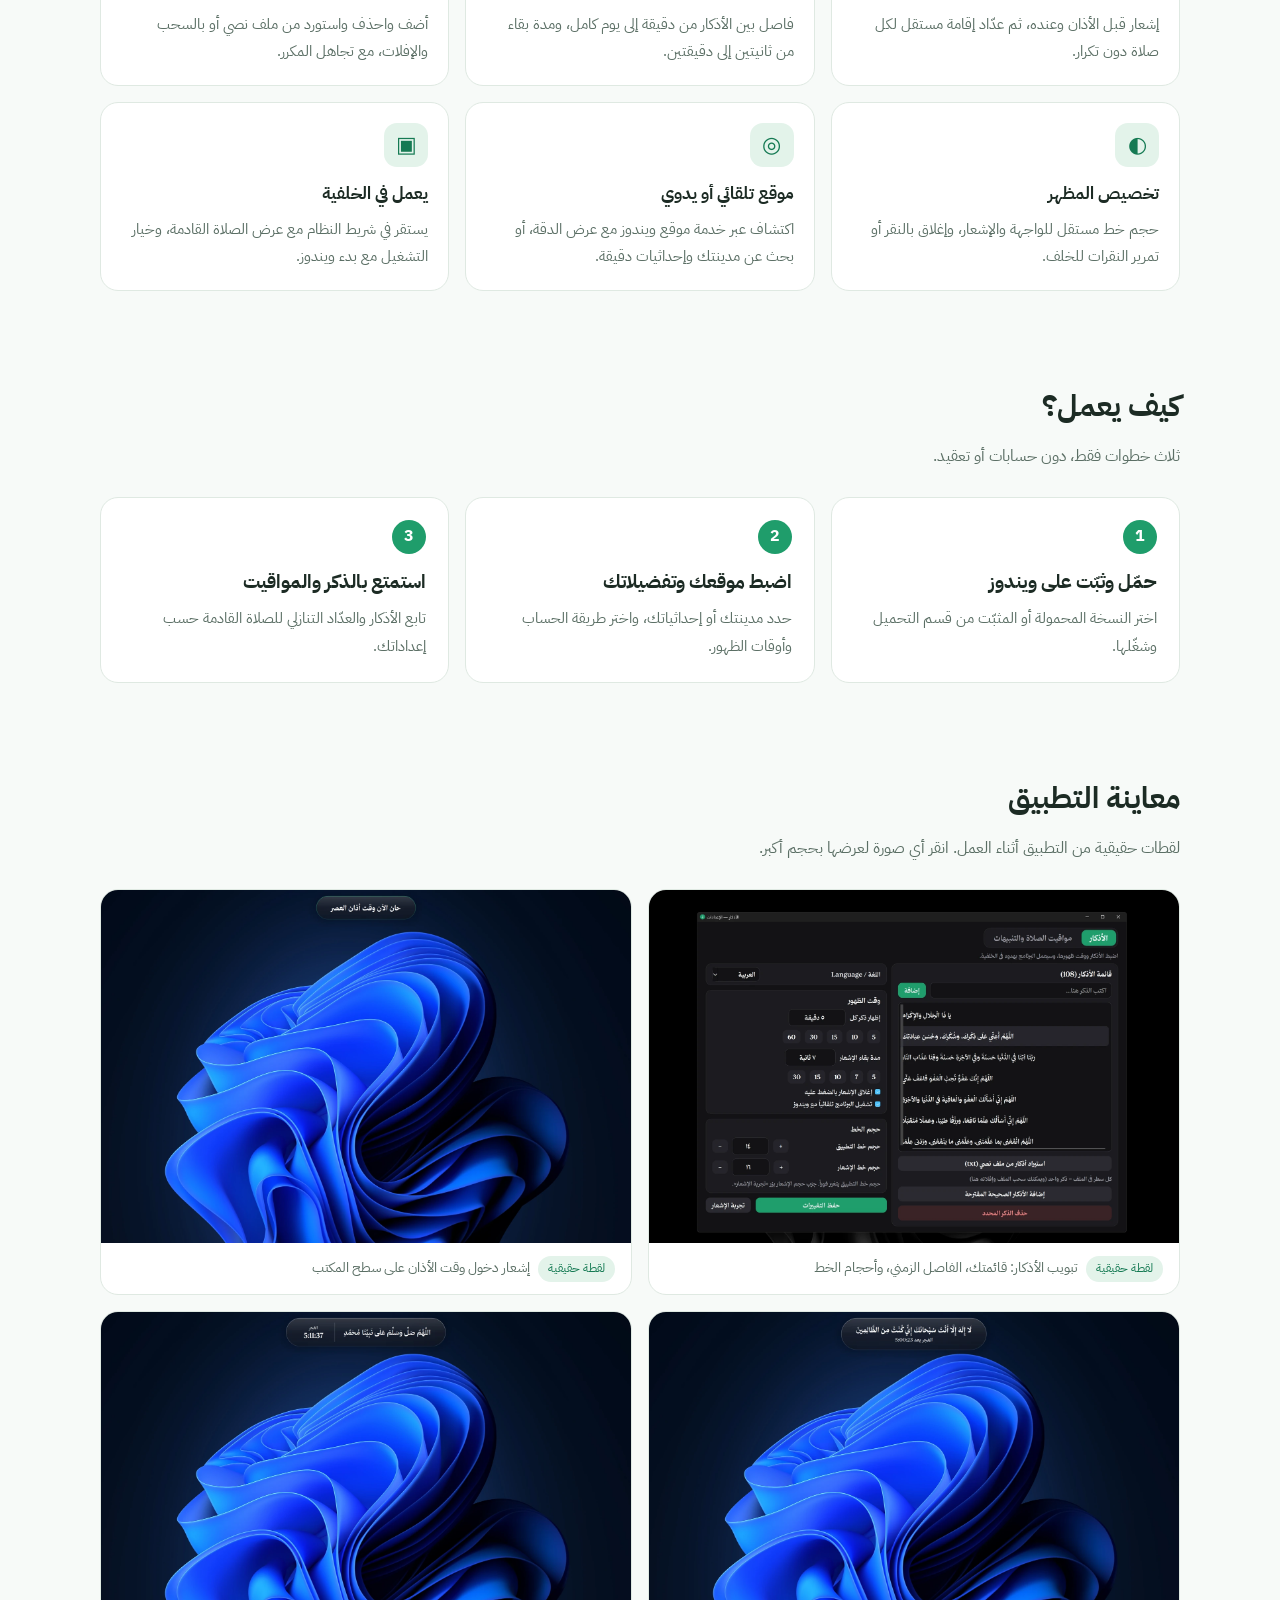
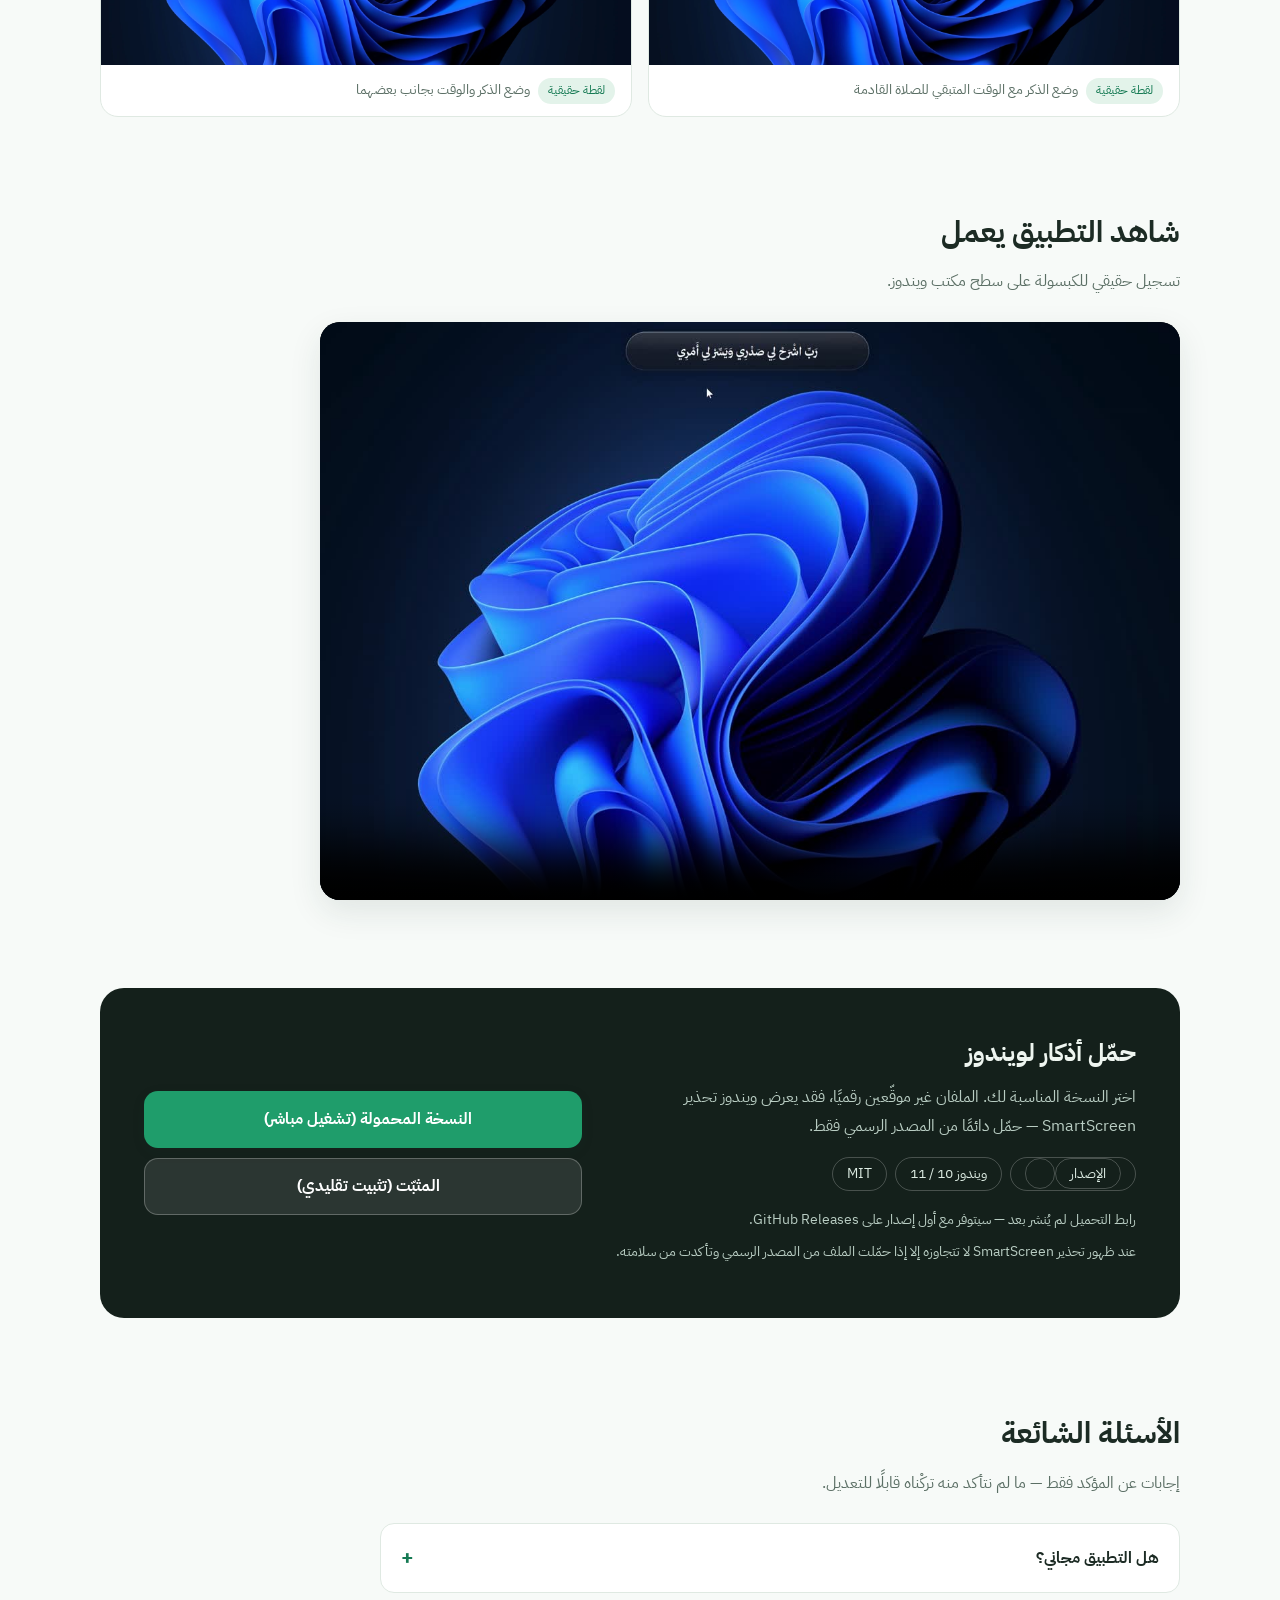
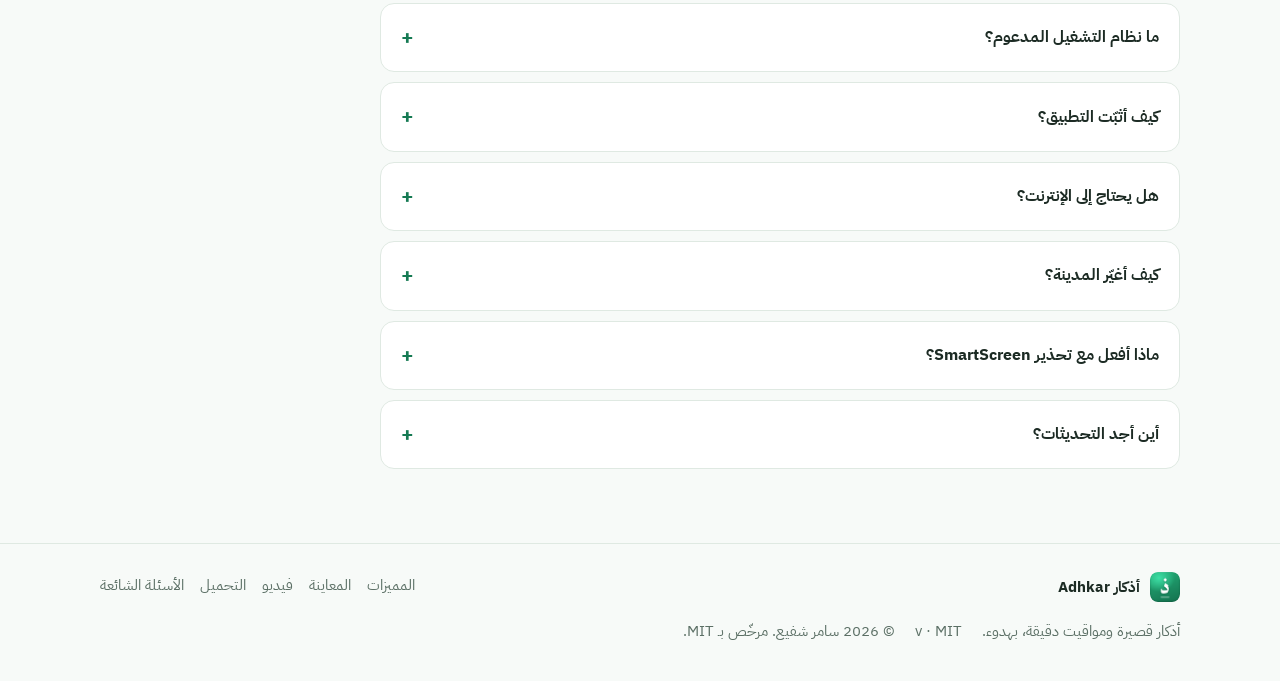
==== commit f497453a: "Add files via upload" ====
--- a/site/index.html
+++ b/site/index.html
@@ -201,7 +201,6 @@
         <a href="#features" data-i18n="navFeatures">المميزات</a>
         <a href="#shots" data-i18n="navShots">المعاينة</a>
       <a href="#demo" data-i18n="navDemo">فيديو</a>
-        <a href="#demo" data-i18n="navDemo">فيديو</a>
         <a href="#download" data-i18n="navDl">التحميل</a>
         <a href="#faq" data-i18n="navFaq">الأسئلة الشائعة</a>
       </nav>
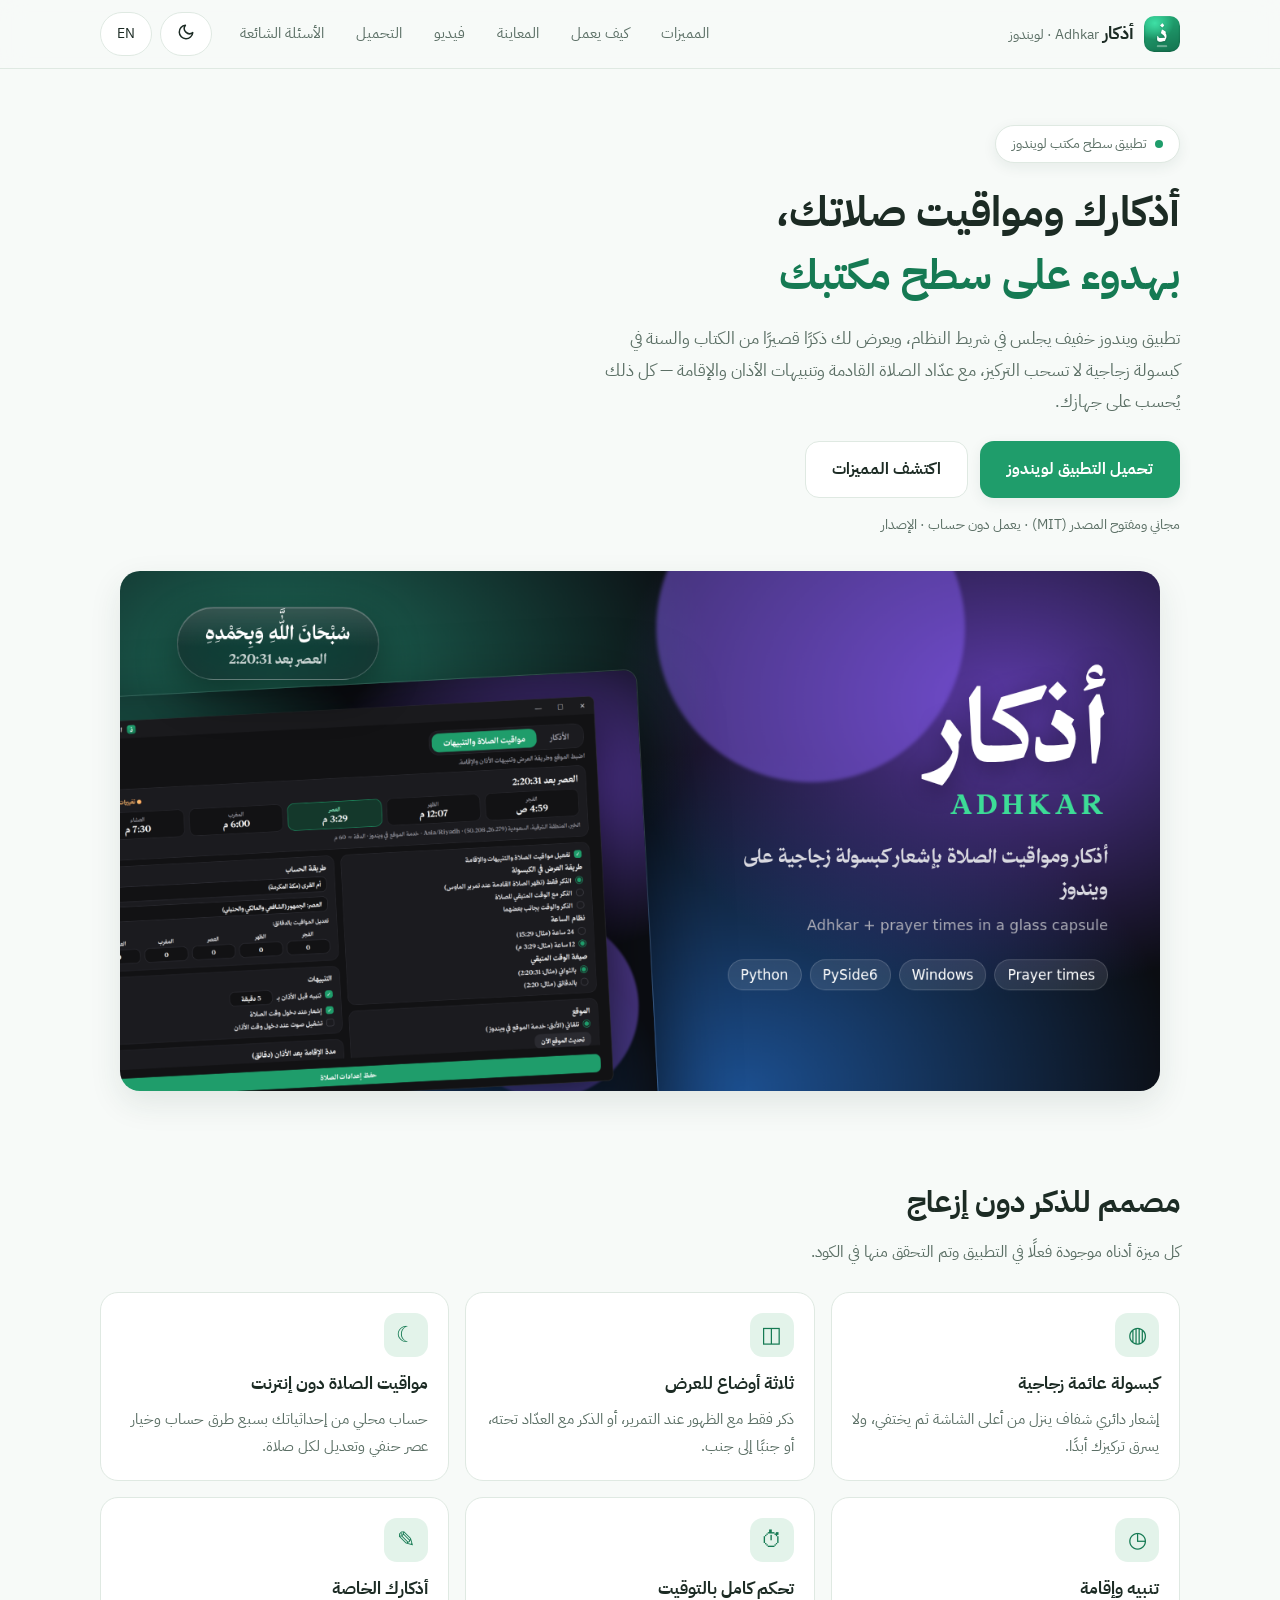
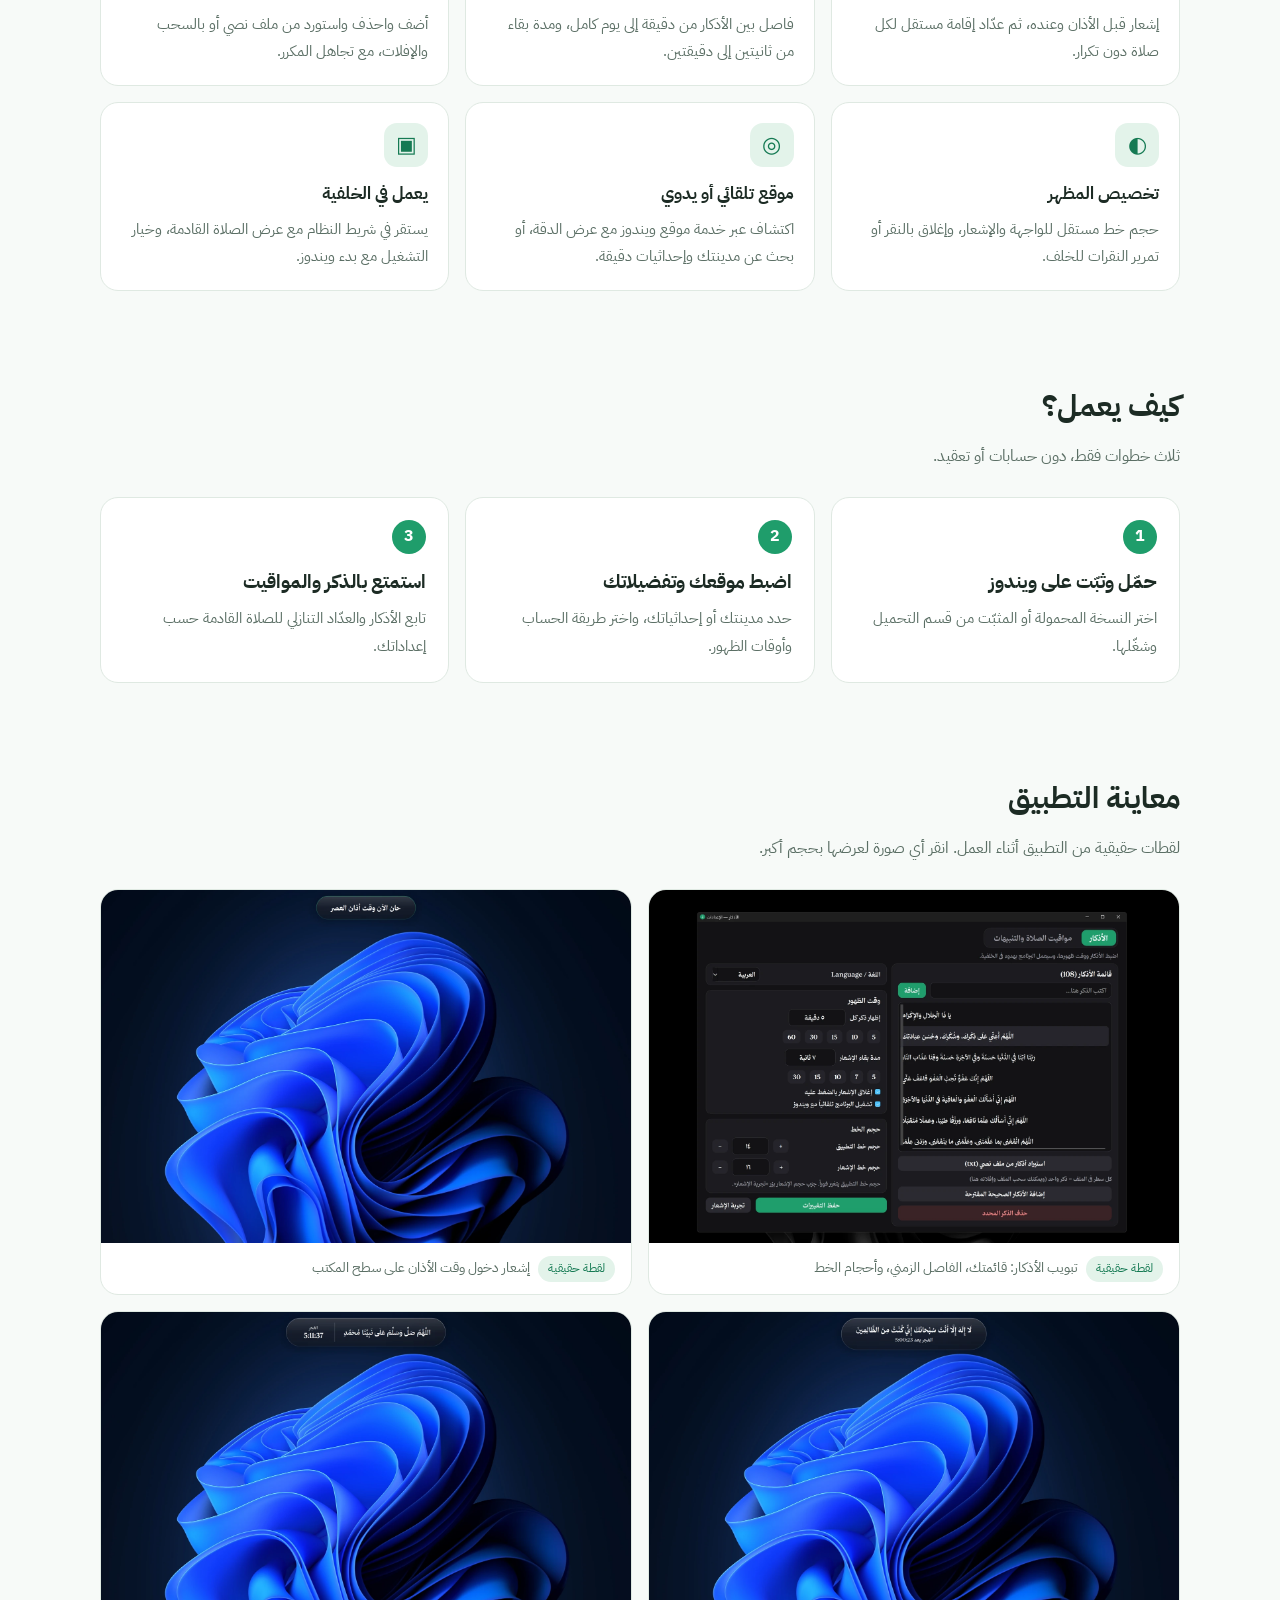
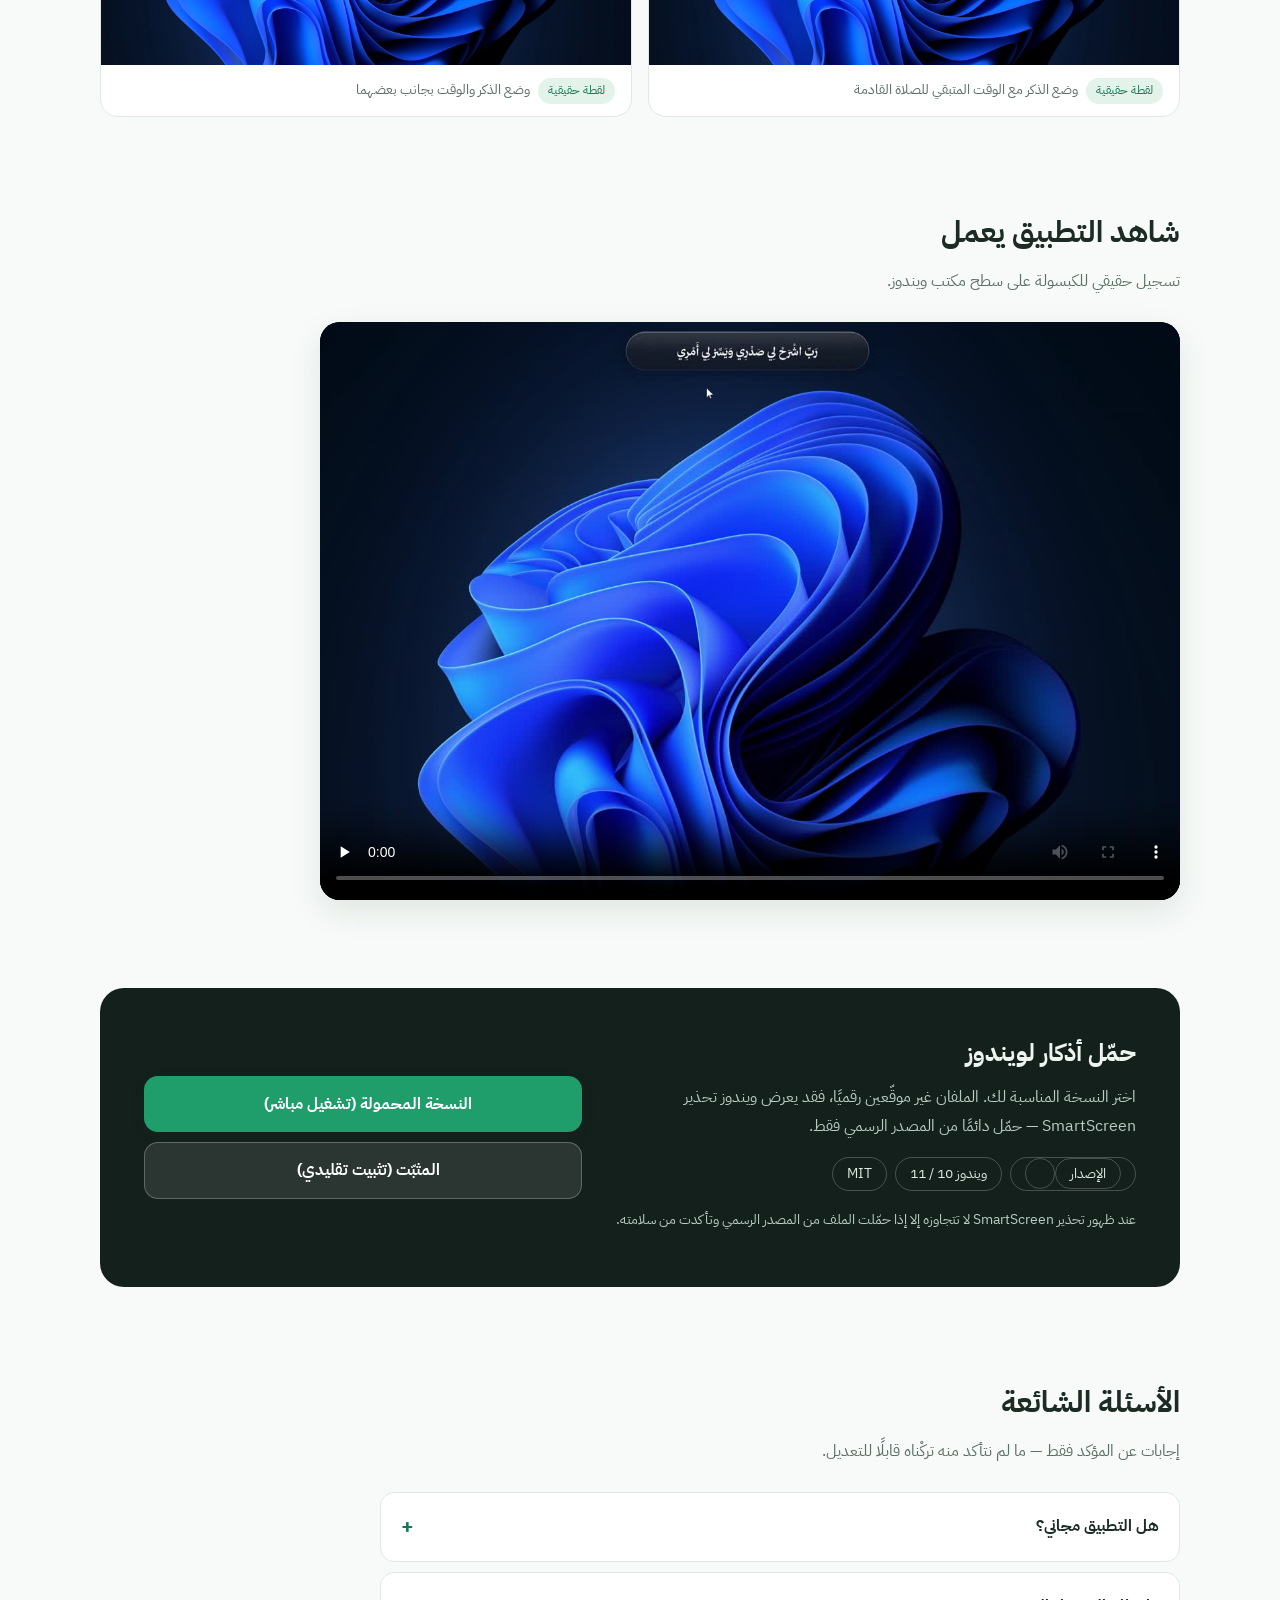
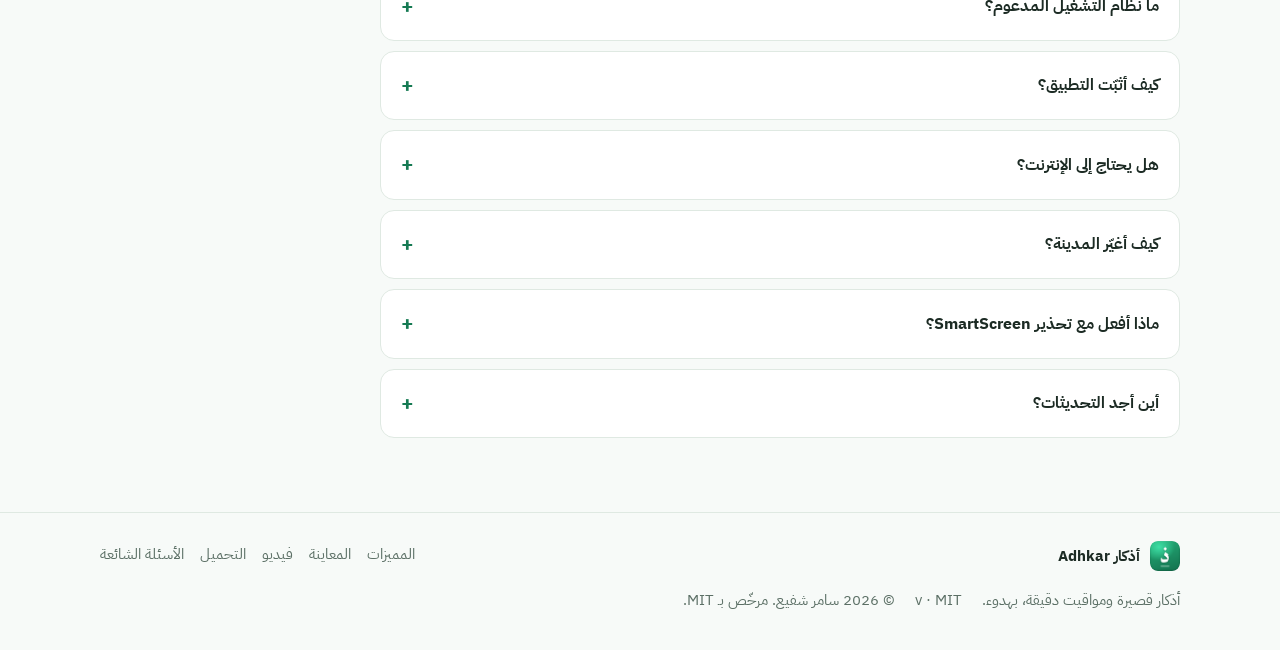
==== commit 339a9298: "Add files via upload" ====
--- a/site/index.html
+++ b/site/index.html
@@ -66,7 +66,7 @@
         <a class="btn btn-primary" id="heroDlBtn" href="#download"><span data-i18n="dlPrimary">تحميل التطبيق لويندوز</span></a>
         <a class="btn btn-ghost" href="#features"><span data-i18n="explore">اكتشف المميزات</span></a>
       </div>
-      <p class="hero-note"><span data-i18n="heroNote">مجاني ومفتوح المصدر (MIT) · يعمل دون حساب · الإصدار </span><span data-ver>1.0</span></p>
+      <p class="hero-note"><span data-i18n="heroNote">مجاني ومفتوح المصدر (MIT) · يعمل دون حساب · الإصدار </span><span data-ver>1</span></p>
     </div>
     </div>
   <div class="hero-full reveal">
@@ -154,20 +154,19 @@
       <h2 data-i18n="dlTitle">حمّل أذكار لويندوز</h2>
       <p data-i18n="dlLead">اختر النسخة المناسبة لك. الملفان غير موقّعين رقميًا، فقد يعرض ويندوز تحذير SmartScreen — حمّل دائمًا من المصدر الرسمي فقط.</p>
       <div class="dl-meta">
-        <span><span data-i18n="dlMetaVer">الإصدار</span> <span data-ver>1.0</span></span>
+        <span><span data-i18n="dlMetaVer">الإصدار</span> <span data-ver>1</span></span>
         <span data-i18n="dlMetaWin">ويندوز 10 / 11</span>
         <span>MIT</span>
       </div>
-      <p class="dl-note" id="dlSoon" data-i18n="dlSoon">رابط التحميل لم يُنشر بعد — سيتوفر مع أول إصدار على GitHub Releases.</p>
       <p class="dl-note" data-i18n="smartscreen">عند ظهور تحذير SmartScreen لا تتجاوزه إلا إذا حمّلت الملف من المصدر الرسمي وتأكدت من سلامته.</p>
       <div class="link-row">
-        <a id="releasesLink" href="#" data-i18n="releases">صفحة الإصدارات</a>
-        <a id="sourceLink" href="#" data-i18n="source">الكود المصدري</a>
+        <a id="releasesLink" href="https://github.com/Smr15sdf/Adhkar/releases" data-i18n="releases">صفحة الإصدارات</a>
+        <a id="sourceLink" href="https://github.com/Smr15sdf/Adhkar" data-i18n="source">الكود المصدري</a>
       </div>
     </div>
     <div class="dl-actions">
-      <a class="btn btn-primary" id="dlPortableBtn" href="#download"><span data-i18n="dlPortable">النسخة المحمولة (تشغيل مباشر)</span><span data-size></span></a>
-      <a class="btn btn-soft" id="dlSetupBtn" href="#download"><span data-i18n="dlSetup">المثبّت (تثبيت تقليدي)</span><span data-size></span></a>
+      <a class="btn btn-primary" id="dlPortableBtn" href="https://github.com/Smr15sdf/Adhkar/releases/download/v1.0/Adhkar.exe"><span data-i18n="dlPortable">النسخة المحمولة (تشغيل مباشر)</span><span data-size></span></a>
+      <a class="btn btn-soft" id="dlSetupBtn" href="https://github.com/Smr15sdf/Adhkar/releases/download/v1.0/Adhkar_Setup.exe"><span data-i18n="dlSetup">المثبّت (تثبيت تقليدي)</span><span data-size></span></a>
     </div>
   </div>
 </section>
@@ -207,7 +206,7 @@
     </div>
     <div class="foot-base">
       <span data-i18n="footTag">أذكار قصيرة ومواقيت دقيقة، بهدوء.</span>
-      <span>v<span data-ver>1.0</span> · MIT</span>
+      <span>v<span data-ver>1</span> · MIT</span>
       <span>© <span id="year">2026</span> <span data-i18n="rights">سامر شفيع. مرخّص بـ MIT.</span></span>
     </div>
   </div>
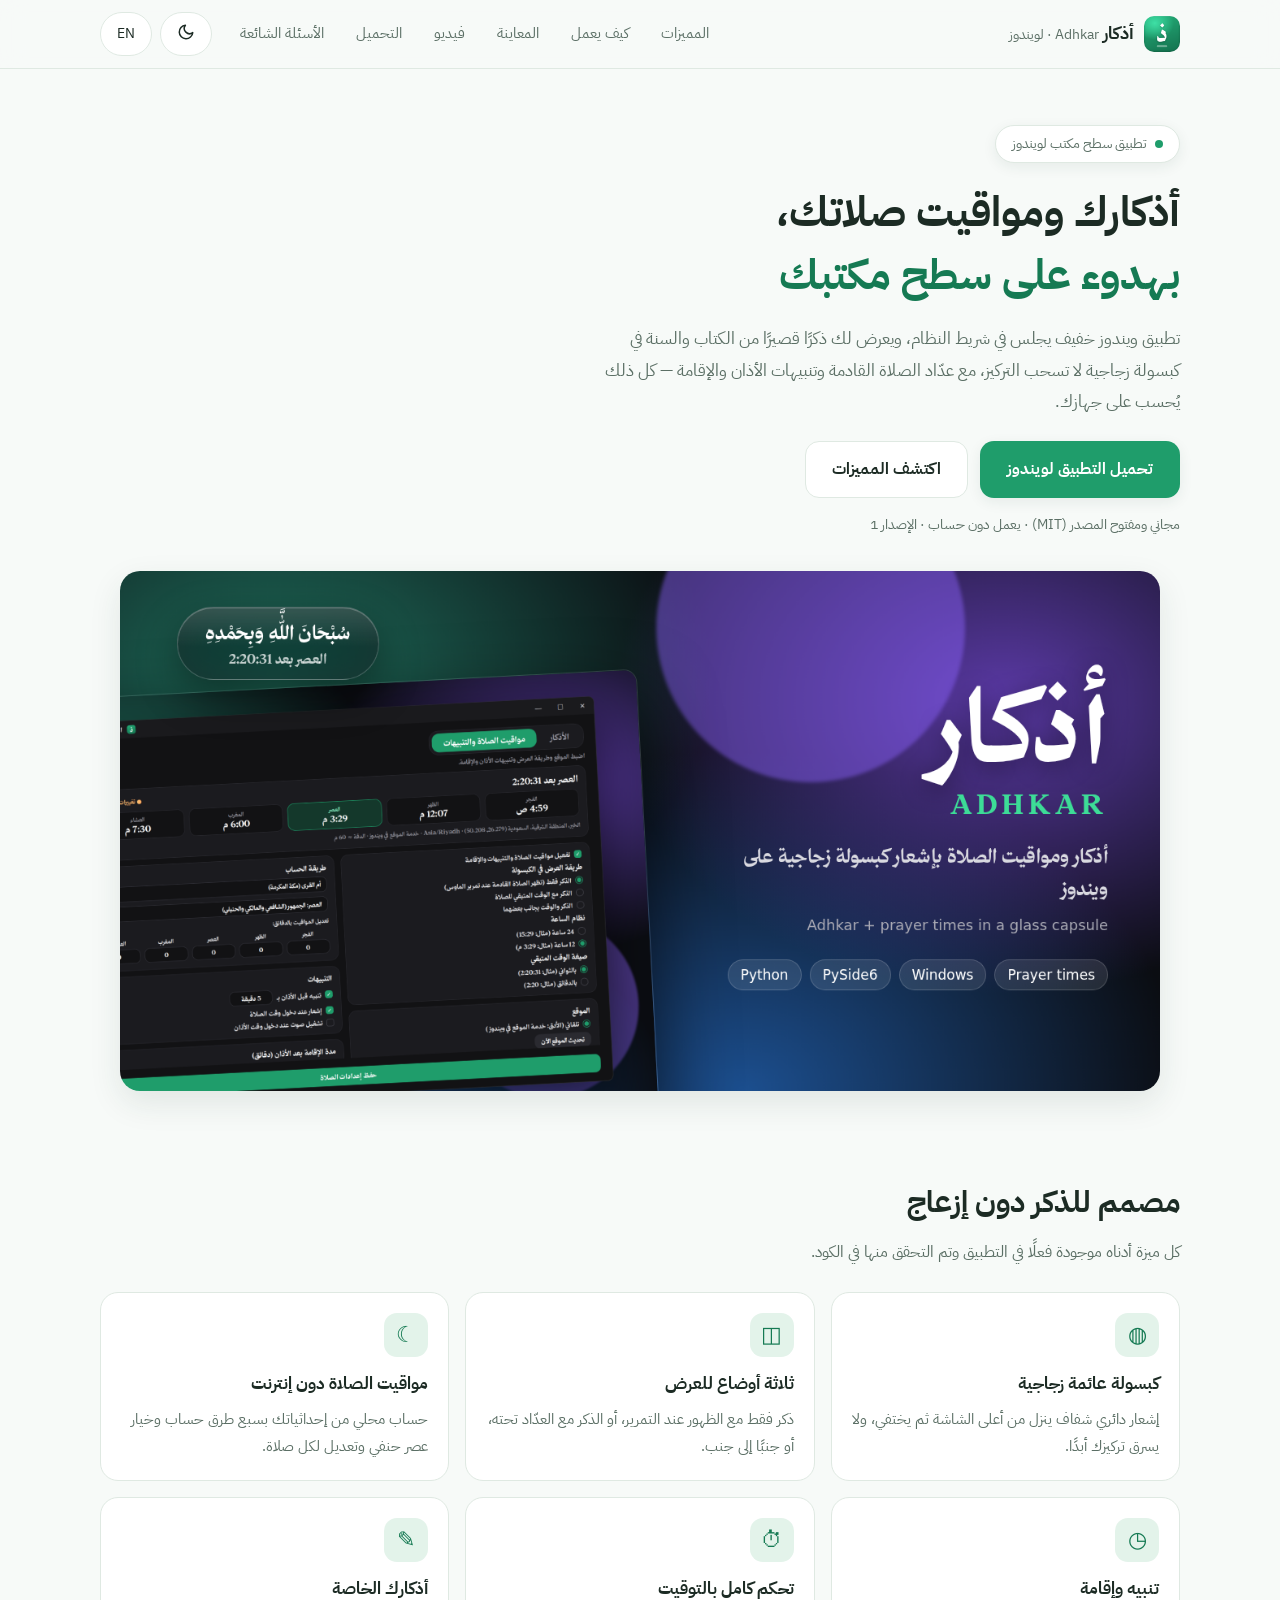
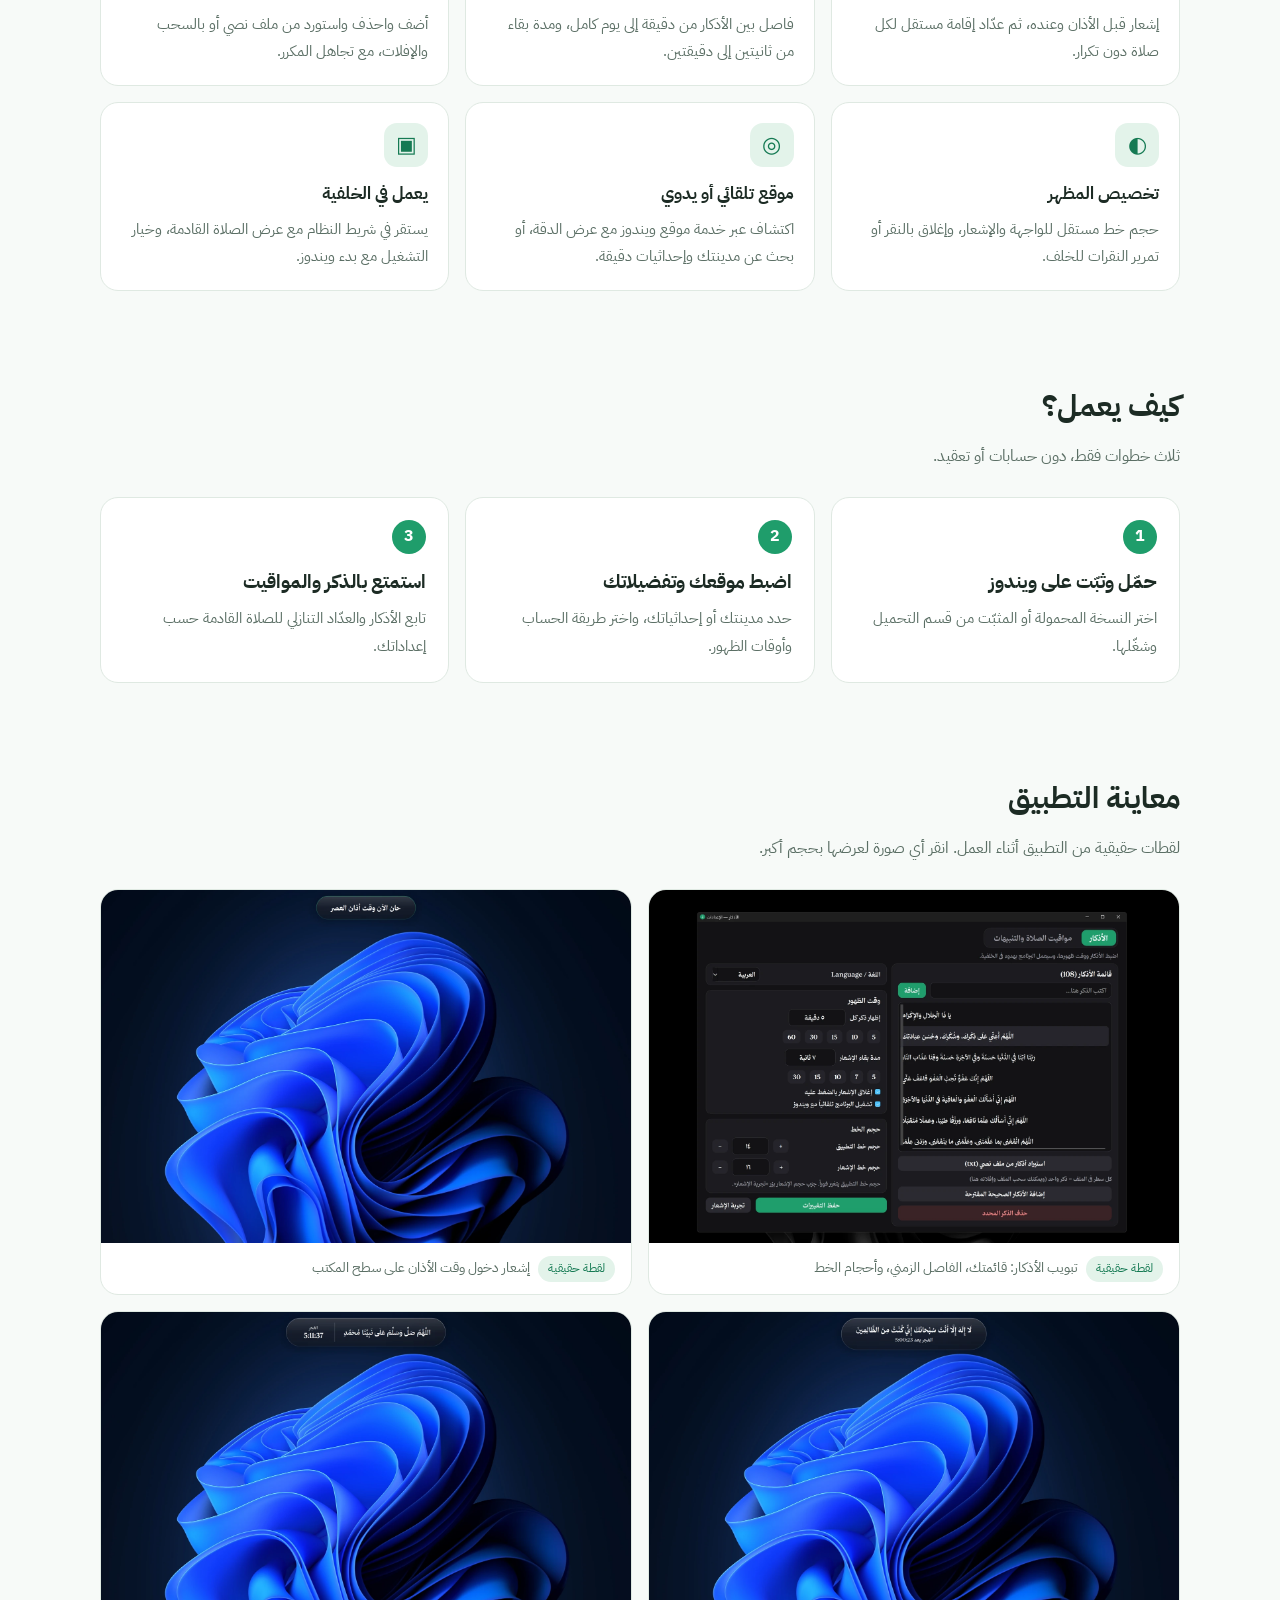
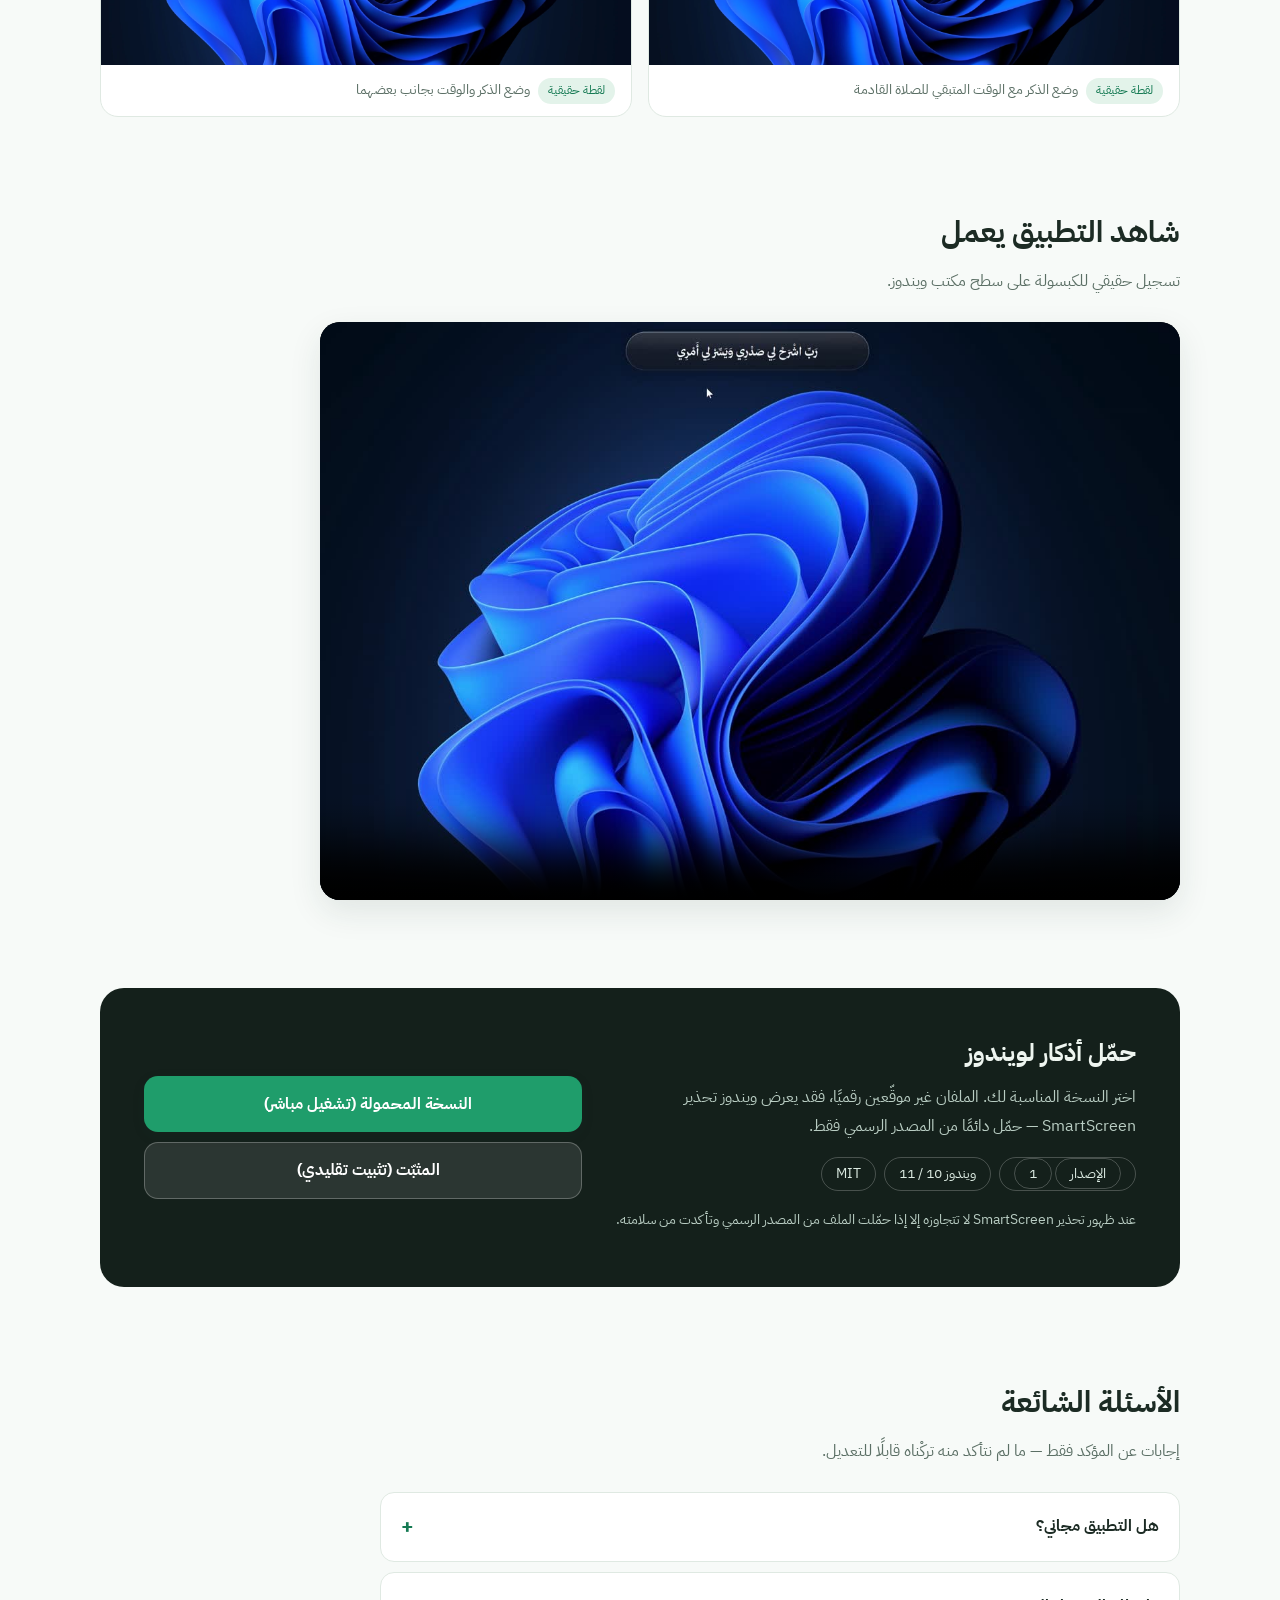
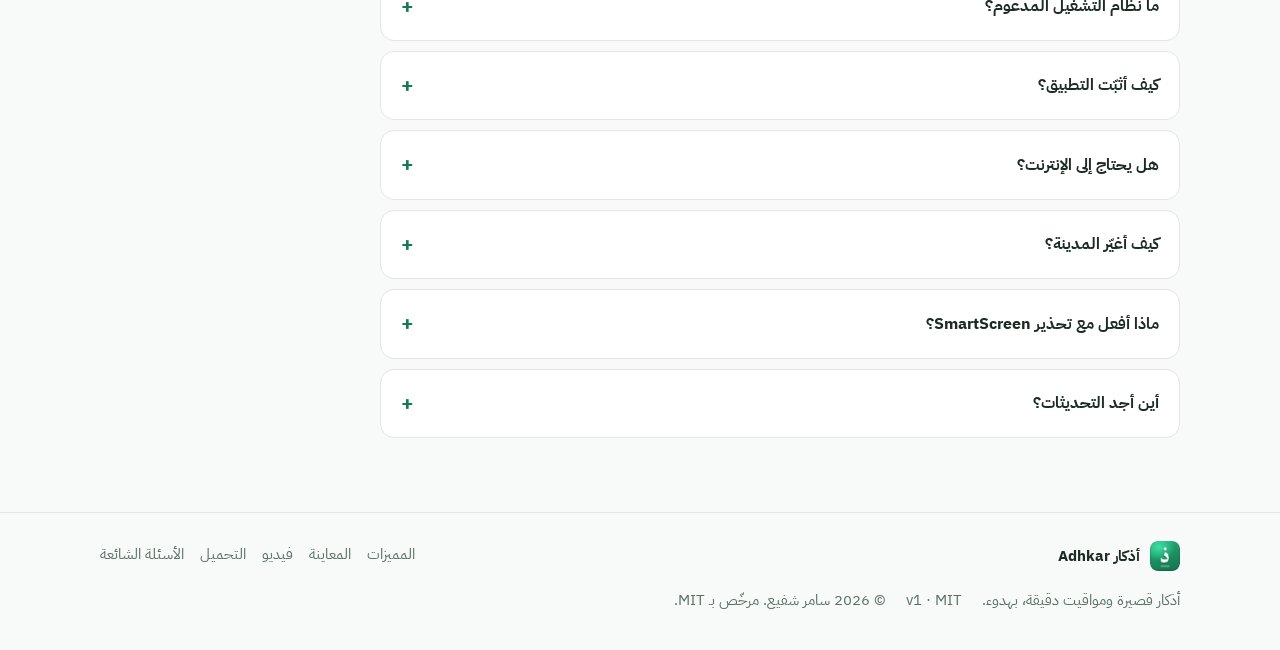
==== commit 79525826: "Add files via upload" ====
--- a/site/index.html
+++ b/site/index.html
@@ -66,7 +66,7 @@
         <a class="btn btn-primary" id="heroDlBtn" href="#download"><span data-i18n="dlPrimary">تحميل التطبيق لويندوز</span></a>
         <a class="btn btn-ghost" href="#features"><span data-i18n="explore">اكتشف المميزات</span></a>
       </div>
-      <p class="hero-note"><span data-i18n="heroNote">مجاني ومفتوح المصدر (MIT) · يعمل دون حساب · الإصدار </span><span data-ver>1</span></p>
+      <p class="hero-note"><span data-i18n="heroNote">مجاني ومفتوح المصدر (MIT) · يعمل دون حساب · الإصدار </span><span data-version>1</span></p>
     </div>
     </div>
   <div class="hero-full reveal">
@@ -154,7 +154,7 @@
       <h2 data-i18n="dlTitle">حمّل أذكار لويندوز</h2>
       <p data-i18n="dlLead">اختر النسخة المناسبة لك. الملفان غير موقّعين رقميًا، فقد يعرض ويندوز تحذير SmartScreen — حمّل دائمًا من المصدر الرسمي فقط.</p>
       <div class="dl-meta">
-        <span><span data-i18n="dlMetaVer">الإصدار</span> <span data-ver>1</span></span>
+        <span><span data-i18n="dlMetaVer">الإصدار</span> <span data-version>1</span></span>
         <span data-i18n="dlMetaWin">ويندوز 10 / 11</span>
         <span>MIT</span>
       </div>
@@ -206,7 +206,7 @@
     </div>
     <div class="foot-base">
       <span data-i18n="footTag">أذكار قصيرة ومواقيت دقيقة، بهدوء.</span>
-      <span>v<span data-ver>1</span> · MIT</span>
+      <span>v<span data-version>1</span> · MIT</span>
       <span>© <span id="year">2026</span> <span data-i18n="rights">سامر شفيع. مرخّص بـ MIT.</span></span>
     </div>
   </div>
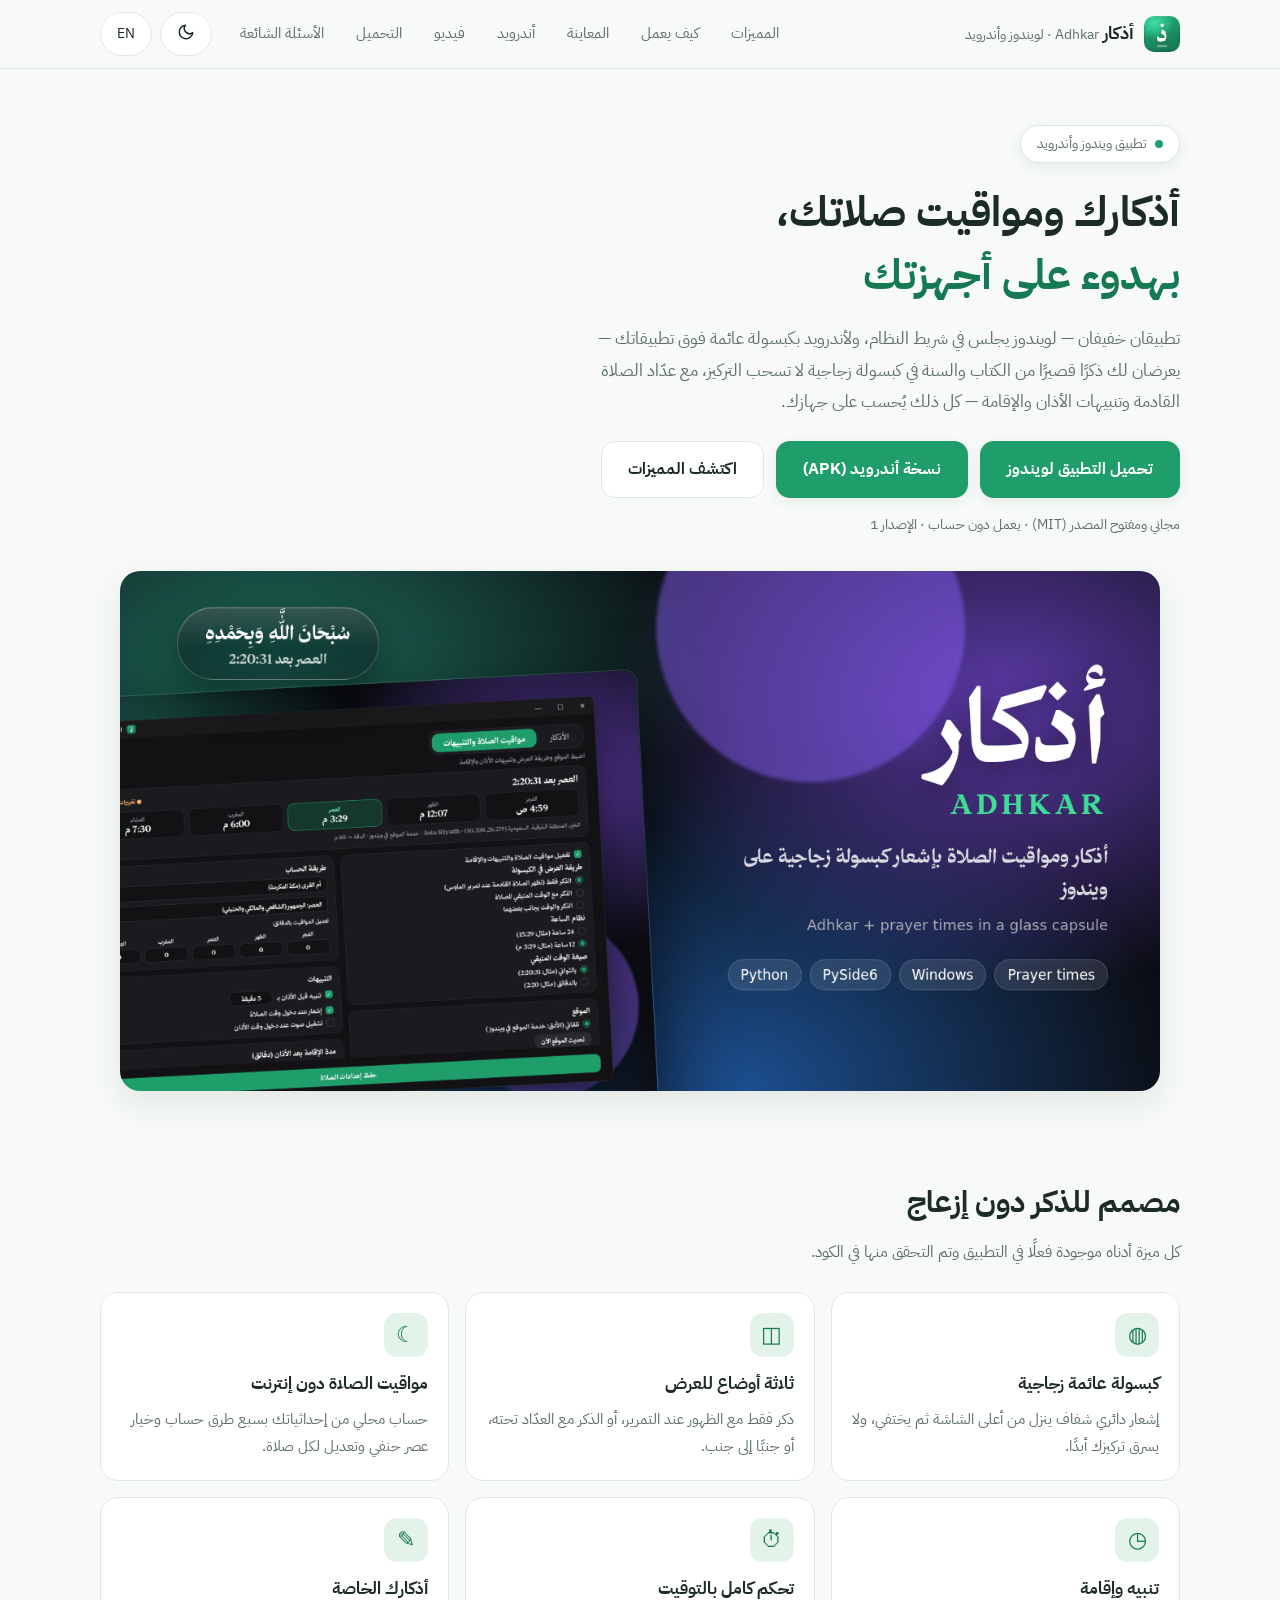
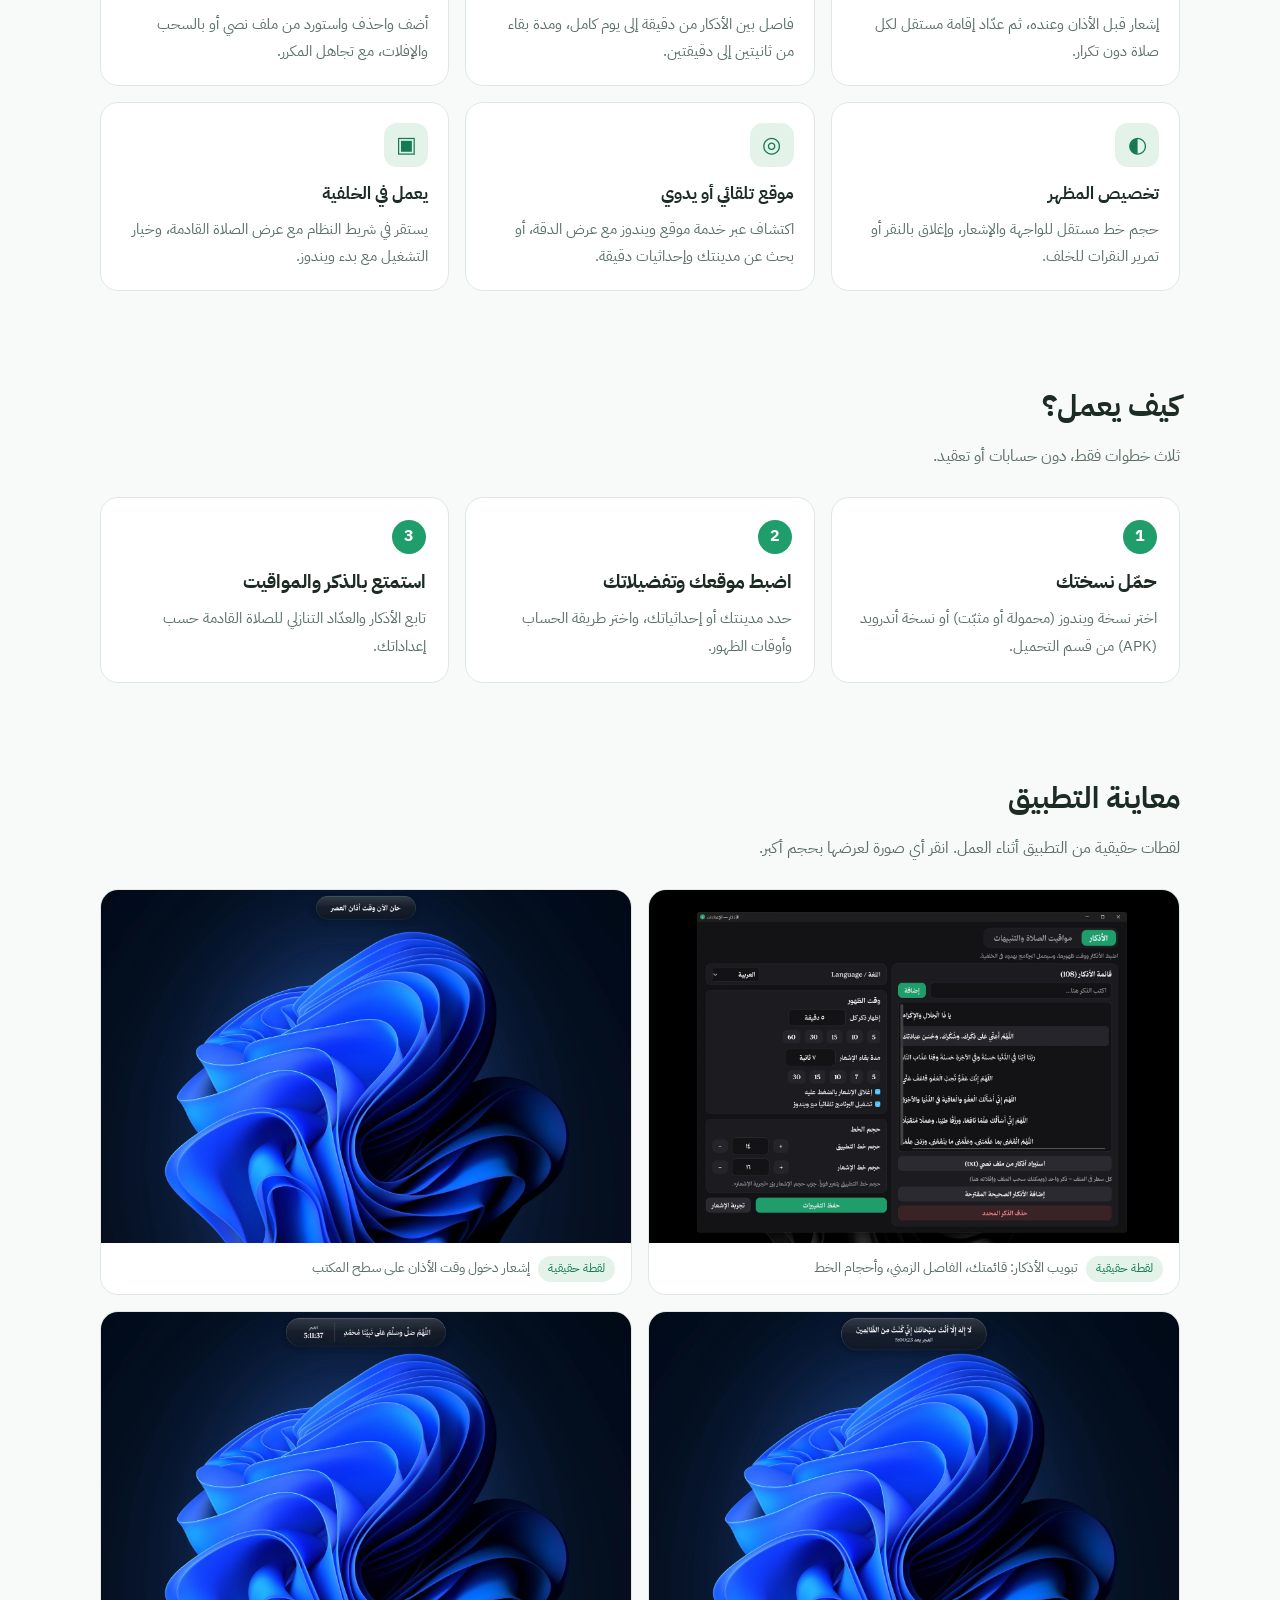
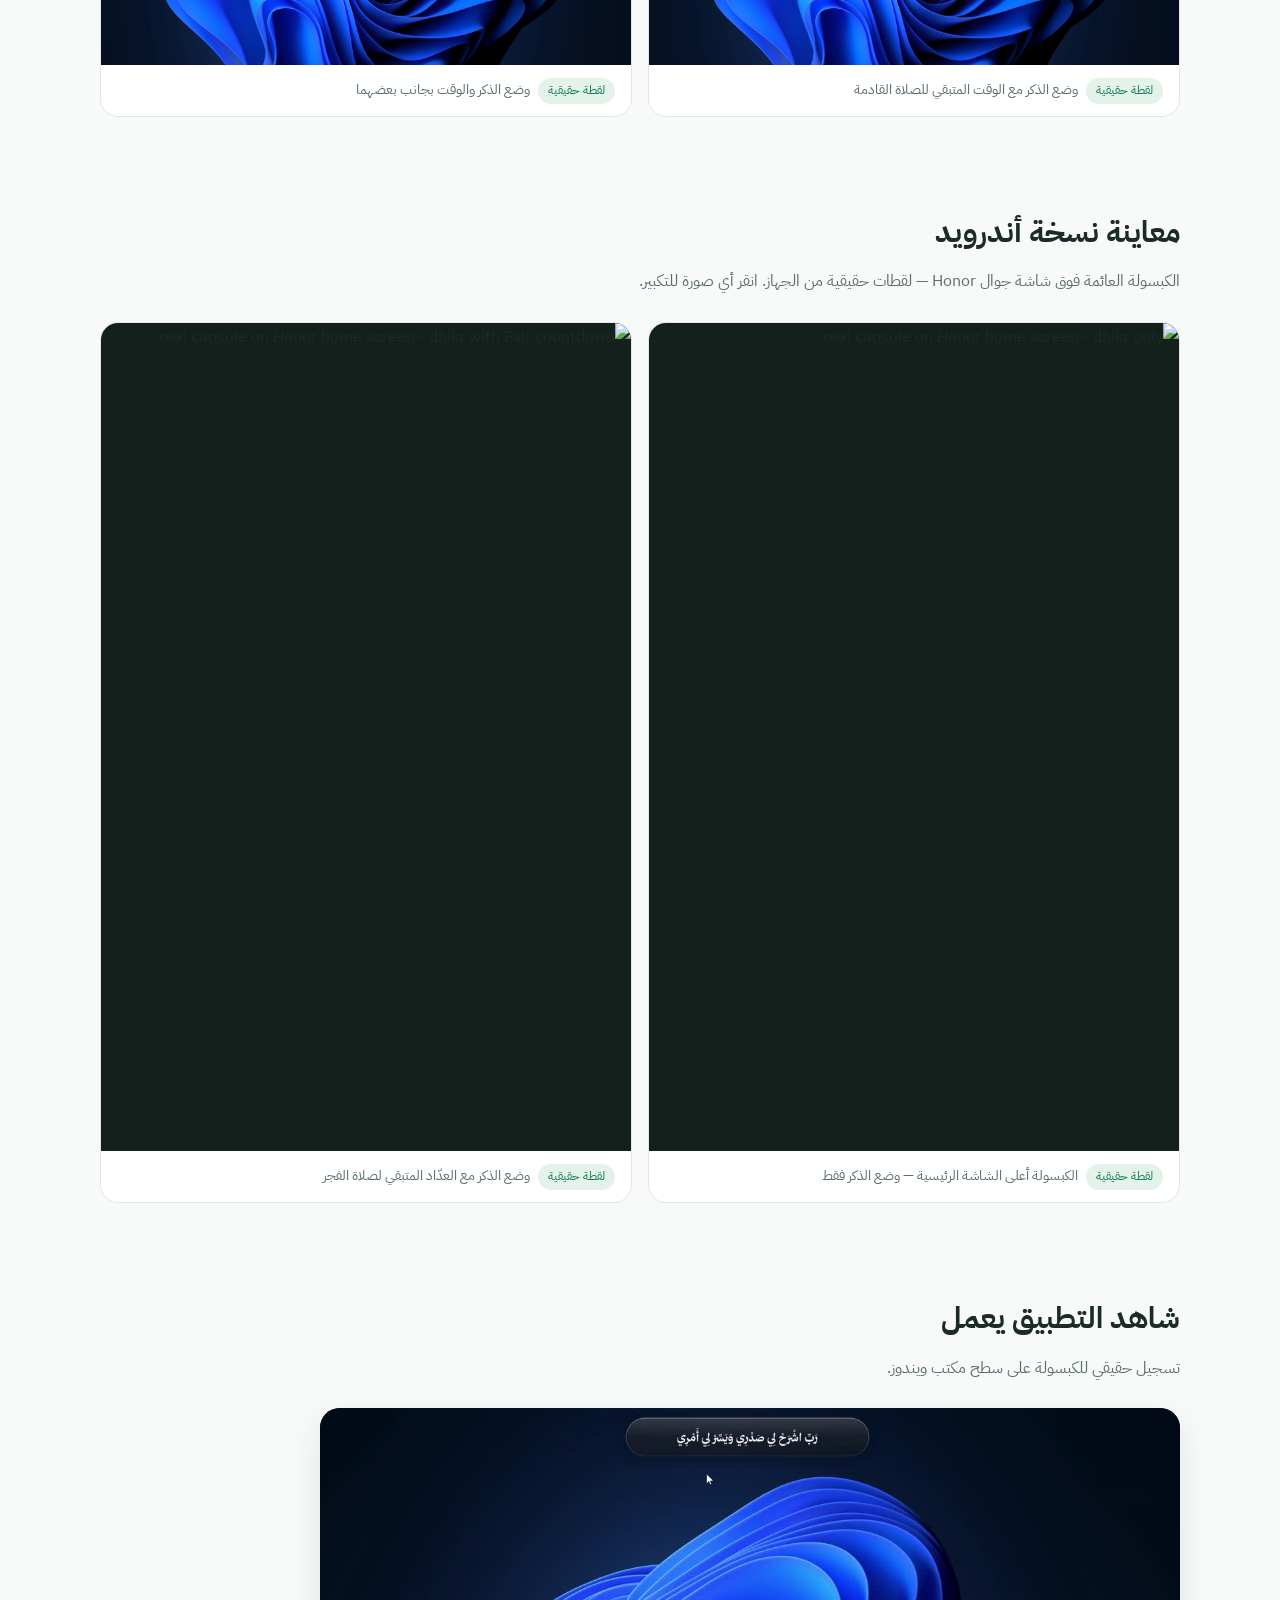
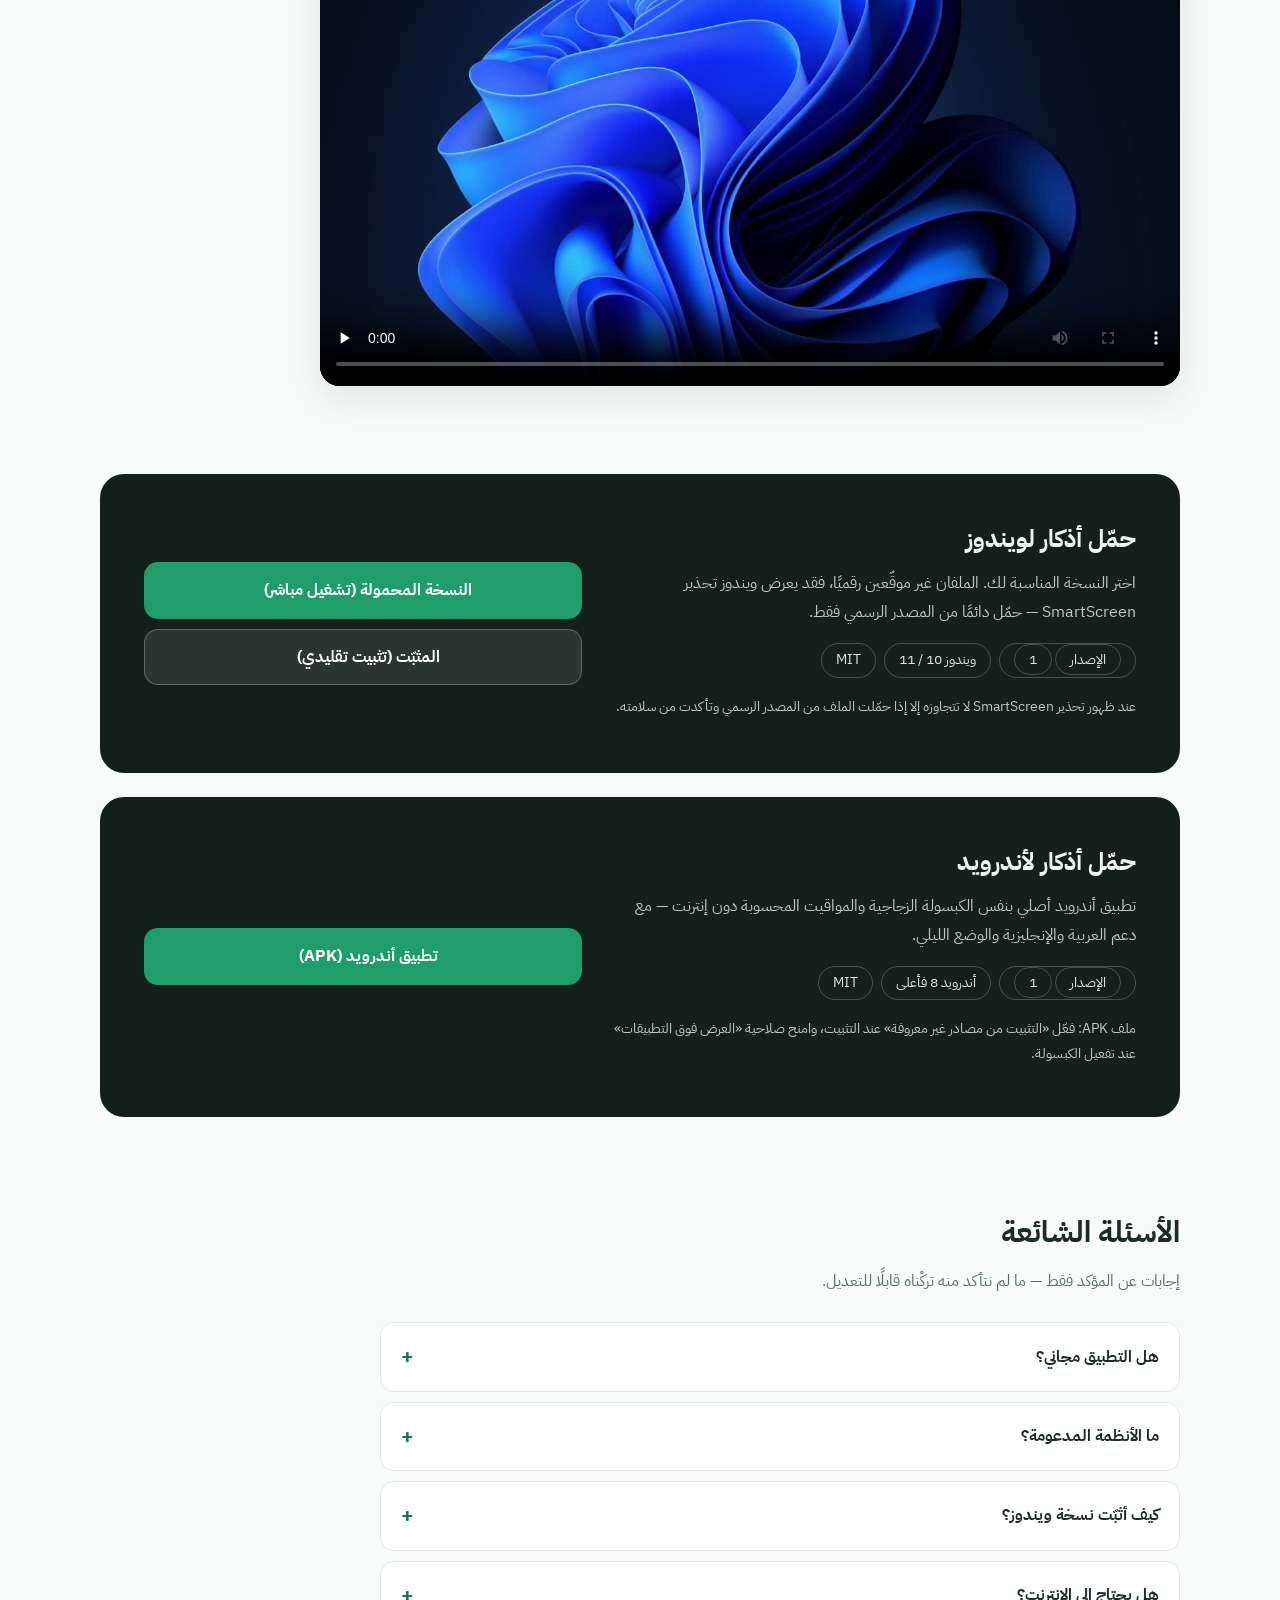
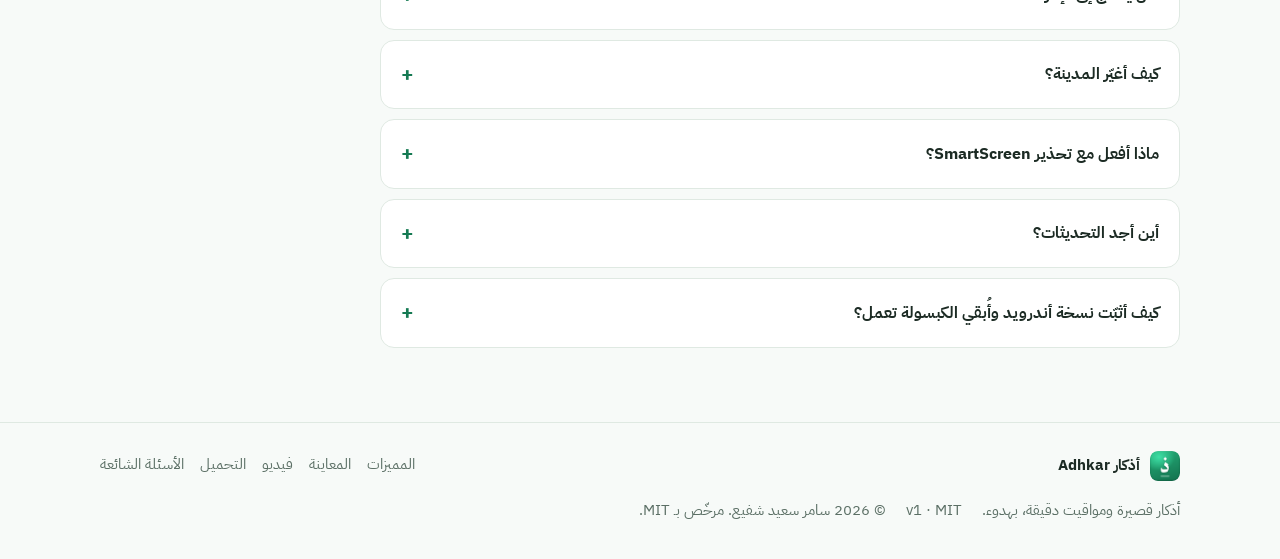
==== commit 645dcd06: "Add files via upload" ====
--- a/site/index.html
+++ b/site/index.html
@@ -3,10 +3,10 @@
 <head>
 <meta charset="UTF-8">
 <meta name="viewport" content="width=device-width, initial-scale=1.0">
-<title>أذكار | Adhkar — أذكارك ومواقيت صلاتك على سطح مكتبك</title>
-<meta name="description" content="تطبيق ويندوز مجاني يعرض الأذكار الصحيحة ومواقيت الصلاة في كبسولة زجاجية هادئة على سطح المكتب.">
+<title>أذكار | Adhkar — أذكارك ومواقيت صلاتك على ويندوز وأندرويد</title>
+<meta name="description" content="تطبيق مجاني يعرض الأذكار الصحيحة ومواقيت الصلاة في كبسولة زجاجية هادئة — نسخة لويندوز ونسخة لأندرويد.">
 <meta property="og:title" content="أذكار | Adhkar">
-<meta property="og:description" content="أذكارك ومواقيت صلاتك، بهدوء على سطح مكتبك. تطبيق ويندوز مجاني ومفتوح المصدر.">
+<meta property="og:description" content="أذكارك ومواقيت صلاتك، بهدوء على أجهزتك. تطبيق مجاني ومفتوح المصدر لويندوز وأندرويد.">
 <meta property="og:type" content="website">
 <meta property="og:image" content="assets/social_preview.png">
 <meta name="twitter:card" content="summary_large_image">
@@ -33,13 +33,14 @@
   <div class="wrap header-inner nav-holder">
     <a class="brand" href="#top" aria-label="Adhkar">
       <img src="assets/icon-128.png" alt="Adhkar icon" width="36" height="36">
-      <span>أذكار <small>Adhkar · <span data-i18n="brandSub">لويندوز</span></small></span>
+      <span>أذكار <small>Adhkar · <span data-i18n="brandSub">لويندوز وأندرويد</span></small></span>
     </a>
     <button class="menu-btn" id="menuBtn" aria-expanded="false" aria-controls="mainNav" data-i18n="menu">القائمة</button>
     <nav class="nav" id="mainNav" aria-label="main">
       <a href="#features" data-i18n="navFeatures">المميزات</a>
       <a href="#how" data-i18n="navHow">كيف يعمل</a>
       <a href="#shots" data-i18n="navShots">المعاينة</a>
+      <a href="#androidShots" data-i18n="navAnd">أندرويد</a>
       <a href="#demo" data-i18n="navDemo">فيديو</a>
       <a href="#download" data-i18n="navDl">التحميل</a>
       <a href="#faq" data-i18n="navFaq">الأسئلة الشائعة</a>
@@ -59,11 +60,12 @@
 <section class="hero wrap" id="top">
   <div class="hero-grid">
     <div class="reveal">
-      <span class="badge"><span class="dot"></span><span data-i18n="winBadge">تطبيق سطح مكتب لويندوز</span></span>
-      <h1><span data-i18n="heroTitleA">أذكارك ومواقيت صلاتك،</span><br><span class="accent" data-i18n="heroTitleB">بهدوء على سطح مكتبك</span></h1>
-      <p class="lead" data-i18n="heroLead">تطبيق ويندوز خفيف يجلس في شريط النظام، ويعرض لك ذكرًا قصيرًا من الكتاب والسنة في كبسولة زجاجية لا تسحب التركيز، مع عدّاد الصلاة القادمة وتنبيهات الأذان والإقامة — كل ذلك يُحسب على جهازك.</p>
+      <span class="badge"><span class="dot"></span><span data-i18n="winBadge">تطبيق ويندوز وأندرويد</span></span>
+      <h1><span data-i18n="heroTitleA">أذكارك ومواقيت صلاتك،</span><br><span class="accent" data-i18n="heroTitleB">بهدوء على أجهزتك</span></h1>
+      <p class="lead" data-i18n="heroLead">تطبيقان خفيفان — لويندوز يجلس في شريط النظام، ولأندرويد بكبسولة عائمة فوق تطبيقاتك — يعرضان لك ذكرًا قصيرًا من الكتاب والسنة في كبسولة زجاجية لا تسحب التركيز، مع عدّاد الصلاة القادمة وتنبيهات الأذان والإقامة — كل ذلك يُحسب على جهازك.</p>
       <div class="cta-row">
         <a class="btn btn-primary" id="heroDlBtn" href="#download"><span data-i18n="dlPrimary">تحميل التطبيق لويندوز</span></a>
+        <a class="btn btn-primary" id="heroApkBtn" href="#download"><span data-i18n="dlAndroid">نسخة أندرويد (APK)</span></a>
         <a class="btn btn-ghost" href="#features"><span data-i18n="explore">اكتشف المميزات</span></a>
       </div>
       <p class="hero-note"><span data-i18n="heroNote">مجاني ومفتوح المصدر (MIT) · يعمل دون حساب · الإصدار </span><span data-version>1</span></p>
@@ -102,7 +104,7 @@
     <p data-i18n="howSub">ثلاث خطوات فقط، دون حسابات أو تعقيد.</p>
   </div>
   <div class="steps">
-    <div class="step reveal"><div class="num">1</div><h3 data-i18n="s1t">حمّل وثبّت على ويندوز</h3><p data-i18n="s1d">اختر النسخة المحمولة أو المثبّت من قسم التحميل وشغّلها.</p></div>
+    <div class="step reveal"><div class="num">1</div><h3 data-i18n="s1t">حمّل نسختك</h3><p data-i18n="s1d">اختر نسخة ويندوز (محمولة أو مثبّت) أو نسخة أندرويد (APK) من قسم التحميل.</p></div>
     <div class="step reveal"><div class="num">2</div><h3 data-i18n="s2t">اضبط موقعك وتفضيلاتك</h3><p data-i18n="s2d">حدد مدينتك أو إحداثياتك، واختر طريقة الحساب وأوقات الظهور.</p></div>
     <div class="step reveal"><div class="num">3</div><h3 data-i18n="s3t">استمتع بالذكر والمواقيت</h3><p data-i18n="s3d">تابع الأذكار والعدّاد التنازلي للصلاة القادمة حسب إعداداتك.</p></div>
   </div>
@@ -130,6 +132,24 @@
     <button class="shot reveal" type="button">
       <img src="screenshots/capsule-side.webp" alt="الذكر والوقت بجانب بعضهما" loading="lazy" width="1600" height="1067">
       <figcaption><span class="tag" data-i18n="realTag">لقطة حقيقية</span><span data-i18n="r3">وضع الذكر والوقت بجانب بعضهما</span></figcaption>
+    </button>
+  </div>
+</section>
+
+<!-- ============ ANDROID PREVIEW ============ -->
+<section class="block wrap" id="androidShots">
+  <div class="section-head reveal">
+    <h2 data-i18n="andShotsTitle">معاينة نسخة أندرويد</h2>
+    <p data-i18n="andShotsSub">الكبسولة العائمة فوق شاشة جوال Honor — لقطات حقيقية من الجهاز. انقر أي صورة للتكبير.</p>
+  </div>
+  <div class="gallery">
+    <button class="shot reveal" type="button">
+      <img src="screenshots/android-capsule-1.webp" alt="real capsule on Honor home screen - dhikr only" loading="lazy" width="1920" height="3000">
+      <figcaption><span class="tag" data-i18n="realTag">لقطة حقيقية</span><span data-i18n="aShot1">الكبسولة أعلى الشاشة الرئيسية — وضع الذكر فقط</span></figcaption>
+    </button>
+    <button class="shot reveal" type="button">
+      <img src="screenshots/android-capsule-2.webp" alt="real capsule on Honor home screen - dhikr with Fajr countdown" loading="lazy" width="1920" height="3000">
+      <figcaption><span class="tag" data-i18n="realTag">لقطة حقيقية</span><span data-i18n="aShot2">وضع الذكر مع العدّاد المتبقي لصلاة الفجر</span></figcaption>
     </button>
   </div>
 </section>
@@ -169,6 +189,21 @@
       <a class="btn btn-soft" id="dlSetupBtn" href="https://github.com/Smr15sdf/Adhkar/releases/download/v1.0/Adhkar_Setup.exe"><span data-i18n="dlSetup">المثبّت (تثبيت تقليدي)</span><span data-size></span></a>
     </div>
   </div>
+  <div class="dl-card reveal">
+    <div>
+      <h2 data-i18n="dlAndroidTitle">حمّل أذكار لأندرويد</h2>
+      <p data-i18n="dlAndroidLead">تطبيق أندرويد أصلي بنفس الكبسولة الزجاجية والمواقيت المحسوبة دون إنترنت — مع دعم العربية والإنجليزية والوضع الليلي.</p>
+      <div class="dl-meta">
+        <span><span data-i18n="dlMetaVer">الإصدار</span> <span data-version>1</span></span>
+        <span data-i18n="dlMetaAndroid">أندرويد 8 فأعلى</span>
+        <span>MIT</span>
+      </div>
+      <p class="dl-note" data-i18n="dlUnknown">ملف APK: فعّل «التثبيت من مصادر غير معروفة» عند التثبيت، وامنح صلاحية «العرض فوق التطبيقات» عند تفعيل الكبسولة.</p>
+    </div>
+    <div class="dl-actions">
+      <a class="btn btn-primary" id="dlApkBtn" href="#download"><span data-i18n="dlApk">تطبيق أندرويد (APK)</span><span data-size></span></a>
+    </div>
+  </div>
 </section>
 
 <!-- ============ FAQ ============ -->
@@ -179,12 +214,13 @@
   </div>
   <div class="faq">
     <details class="faq-item reveal"><summary><span data-i18n="q1">هل التطبيق مجاني؟</span></summary><div class="answer" data-i18n="a1">نعم، مجاني تمامًا ومرخّص بترخيص MIT، ولا يحتاج حسابًا أو اشتراكًا.</div></details>
-    <details class="faq-item reveal"><summary><span data-i18n="q2">ما نظام التشغيل المدعوم؟</span></summary><div class="answer" data-i18n="a2">ويندوز 10 و11 (طُوّر واختُبر على ويندوز مع بايثون 3.12). لا توجد نسخة للجوال أو الماك.</div></details>
-    <details class="faq-item reveal"><summary><span data-i18n="q3">كيف أثبّت التطبيق؟</span></summary><div class="answer" data-i18n="a3">حمّل نسخة المثبّت Adhkar_Setup.exe وشغّلها واتبع المعالج، أو شغّل النسخة المحمولة Adhkar.exe مباشرة دون تثبيت.</div></details>
+    <details class="faq-item reveal"><summary><span data-i18n="q2">ما الأنظمة المدعومة؟</span></summary><div class="answer" data-i18n="a2">ويندوز 10 و11، وأندرويد 8 فأعلى. لا توجد نسخة للماك أو الآيفون.</div></details>
+    <details class="faq-item reveal"><summary><span data-i18n="q3">كيف أثبّت نسخة ويندوز؟</span></summary><div class="answer" data-i18n="a3">حمّل نسخة المثبّت Adhkar_Setup.exe وشغّلها واتبع المعالج، أو شغّل النسخة المحمولة Adhkar.exe مباشرة دون تثبيت.</div></details>
     <details class="faq-item reveal"><summary><span data-i18n="q4">هل يحتاج إلى الإنترنت؟</span></summary><div class="answer" data-i18n="a4">لا. المواقيت تُحسب محليًا على جهازك. الإنترنت يُستخدم فقط عندما تطلب ذلك: تحديد الموقع التلقائي أو البحث عن مدينة.</div></details>
     <details class="faq-item reveal"><summary><span data-i18n="q5">كيف أغيّر المدينة؟</span></summary><div class="answer" data-i18n="a5">من تبويب «مواقيت الصلاة والتنبيهات»: اختر الوضع اليدوي ثم ابحث عن مدينتك أو أدخل خط العرض وخط الطول واضغط اعتماد.</div></details>
     <details class="faq-item reveal"><summary><span data-i18n="q6">ماذا أفعل مع تحذير SmartScreen؟</span></summary><div class="answer" data-i18n="a6">الملف غير موقّع رقميًا لذلك قد يعرض ويندوز تحذيرًا. حمّل البرنامج من المصدر الرسمي فقط، وتأكد من اسم الملف وحجمه قبل التشغيل، ولا تتجاوز التحذير لملفات من مصادر مجهولة.</div></details>
     <details class="faq-item reveal"><summary><span data-i18n="q7">أين أجد التحديثات؟</span></summary><div class="answer" data-i18n="a7">من صفحة GitHub Releases الرسمية للمشروع — ستجد هناك أحدث إصدار وملاحظاته.</div></details>
+    <details class="faq-item reveal"><summary><span data-i18n="q8">كيف أثبّت نسخة أندرويد وأُبقي الكبسولة تعمل؟</span></summary><div class="answer" data-i18n="a8">حمّل ملف APK وثبّته (اسمح بالتثبيت من مصادر غير معروفة)، ثم امنح صلاحية «العرض فوق التطبيقات» عند تفعيل الكبسولة. وعلى أجهزة Honor وهواوي اسمح للتطبيق بالعمل في الخلفية من الإعدادات، وإلا قتل النظام الكبسولة خارج التطبيق.</div></details>
   </div>
 </section>
 </main>
@@ -207,7 +243,7 @@
     <div class="foot-base">
       <span data-i18n="footTag">أذكار قصيرة ومواقيت دقيقة، بهدوء.</span>
       <span>v<span data-version>1</span> · MIT</span>
-      <span>© <span id="year">2026</span> <span data-i18n="rights">سامر شفيع. مرخّص بـ MIT.</span></span>
+      <span>© <span id="year">2026</span> <span data-i18n="rights">سامر سعيد شفيع. مرخّص بـ MIT.</span></span>
     </div>
   </div>
 </footer>
--- a/site/styles.css
+++ b/site/styles.css
@@ -189,6 +189,7 @@
   display: grid; grid-template-columns: 1.2fr 1fr; gap: 28px; align-items: center;
 }
 @media (max-width: 800px) { .dl-card { grid-template-columns: 1fr; } }
+.dl-card + .dl-card { margin-top: 24px; }
 .dl-card h2 { margin: 0 0 8px; }
 .dl-card p { color: #b9cdc3; margin: 0 0 6px; }
 .dl-meta {
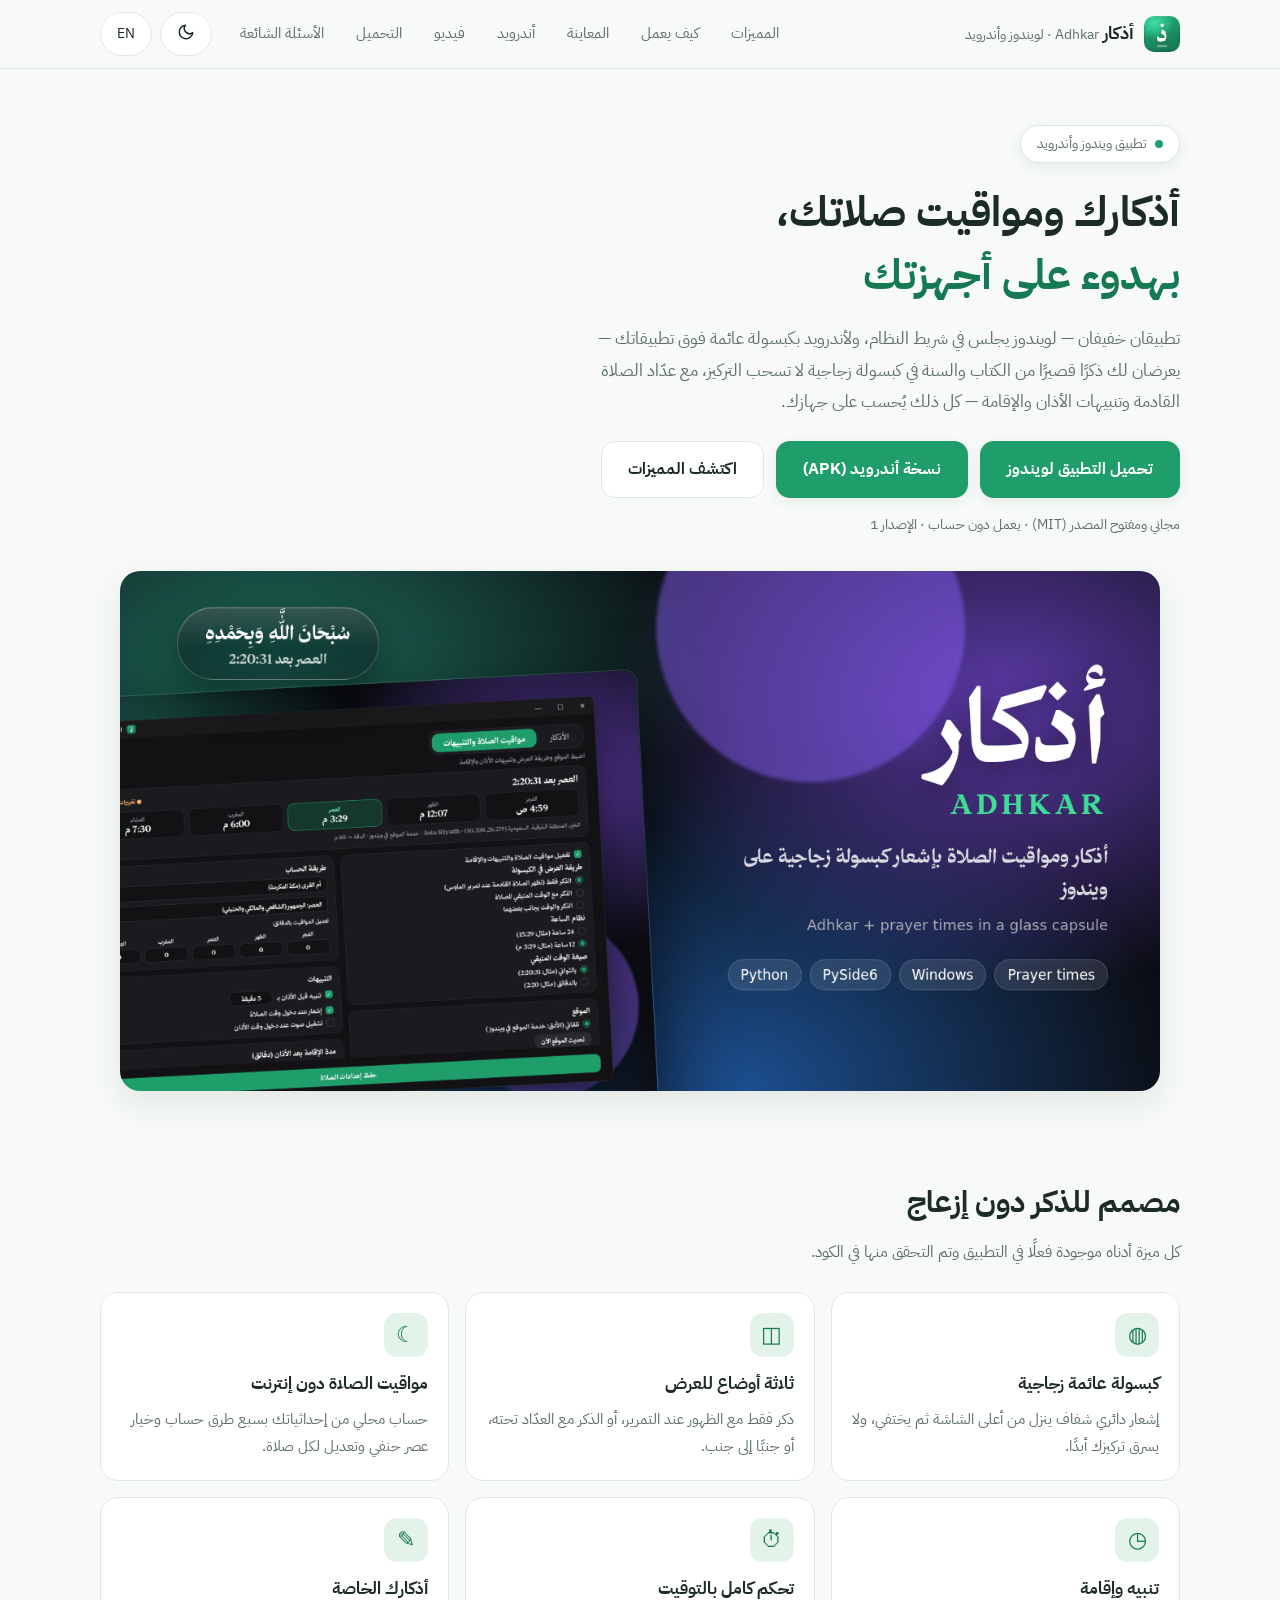
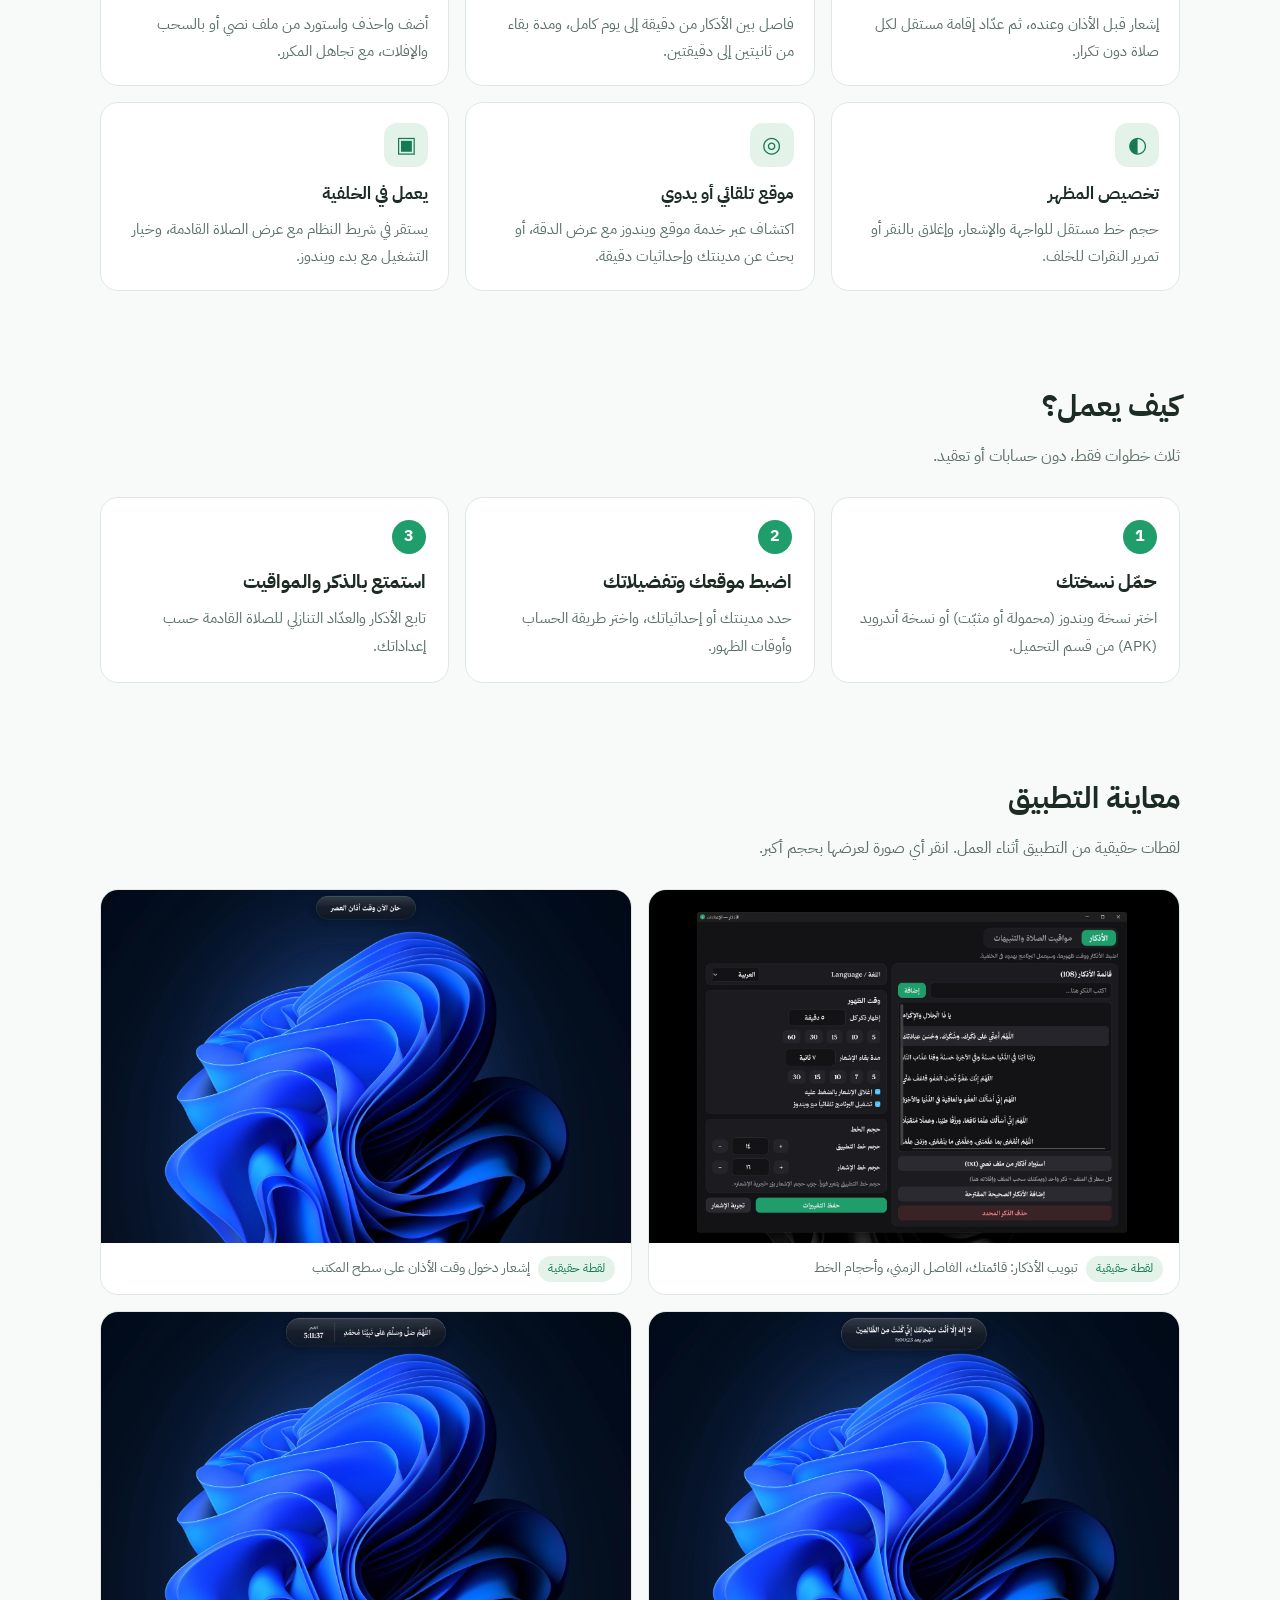
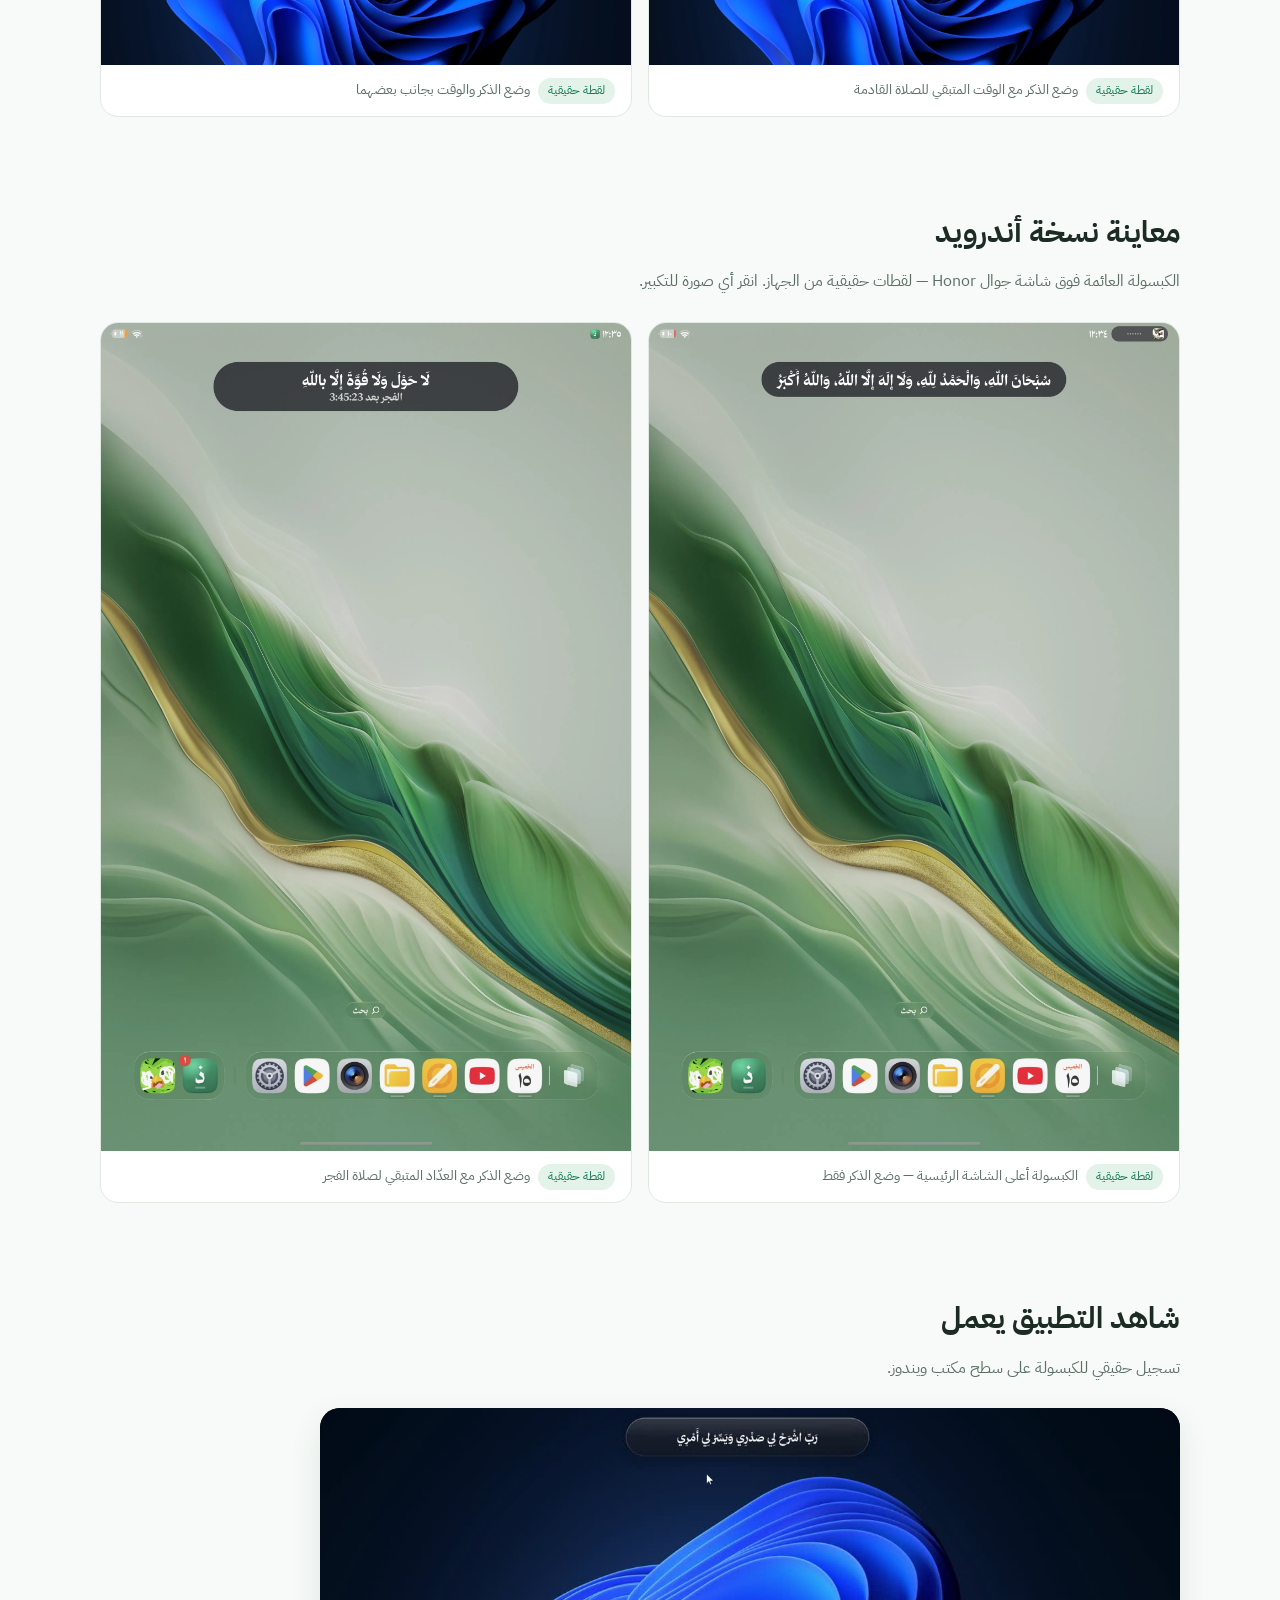
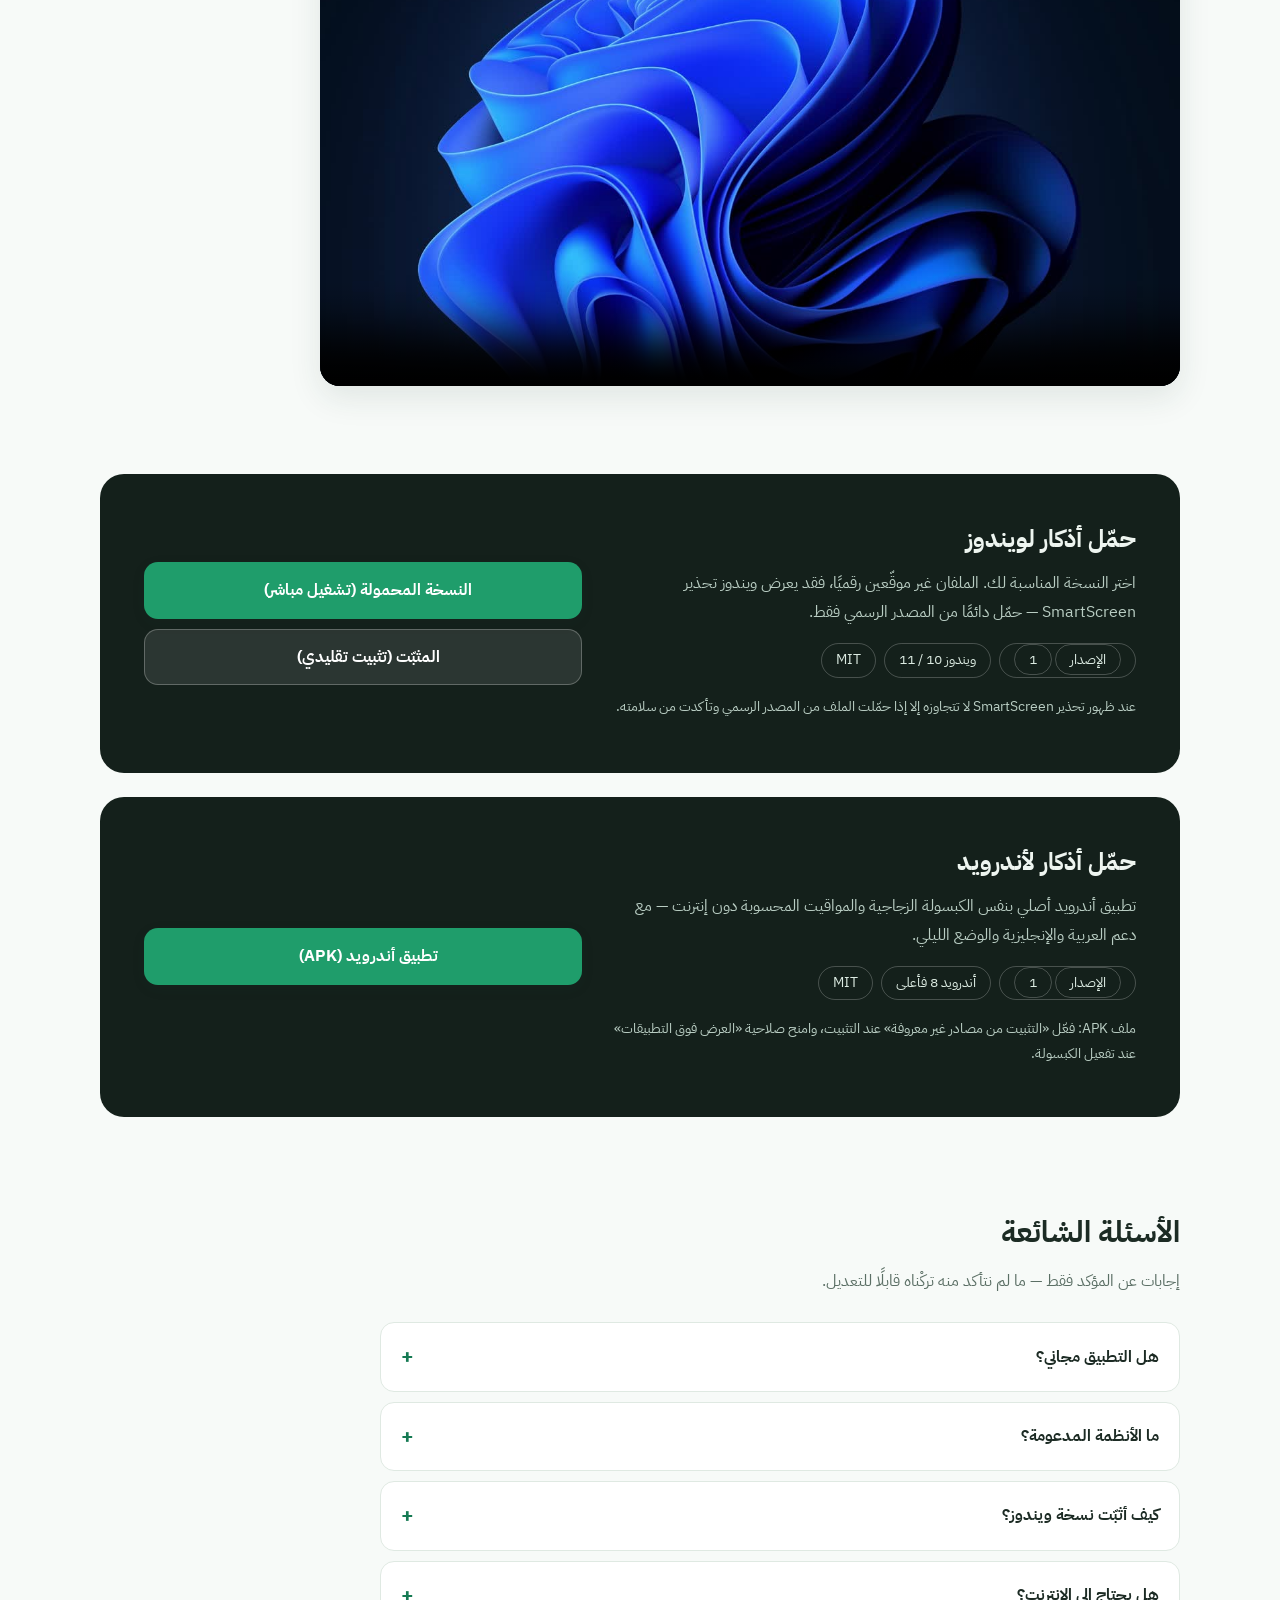
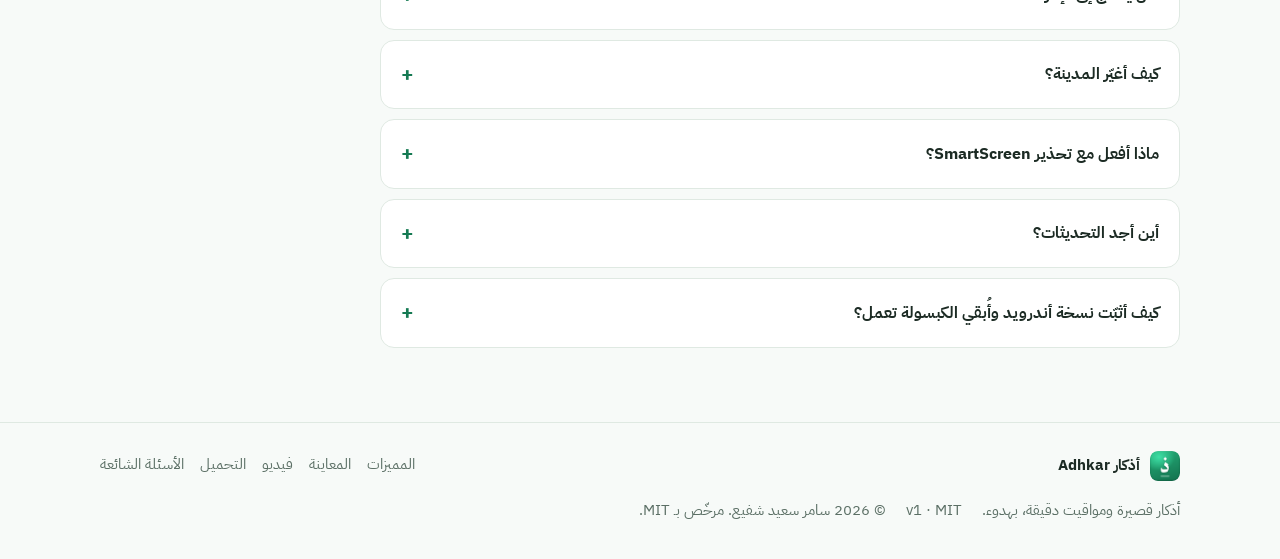
==== commit ebea2634: "Add files via upload" ====
--- a/site/index.html
+++ b/site/index.html
@@ -201,7 +201,7 @@
       <p class="dl-note" data-i18n="dlUnknown">ملف APK: فعّل «التثبيت من مصادر غير معروفة» عند التثبيت، وامنح صلاحية «العرض فوق التطبيقات» عند تفعيل الكبسولة.</p>
     </div>
     <div class="dl-actions">
-      <a class="btn btn-primary" id="dlApkBtn" href="#download"><span data-i18n="dlApk">تطبيق أندرويد (APK)</span><span data-size></span></a>
+      <a class="btn btn-primary" id="dlApkBtn" href="https://github.com/Smr15sdf/Adhkar/releases/download/v1.0/Adhkar.apk"><span data-i18n="dlApk">تطبيق أندرويد (APK)</span><span data-size></span></a>
     </div>
   </div>
 </section>
